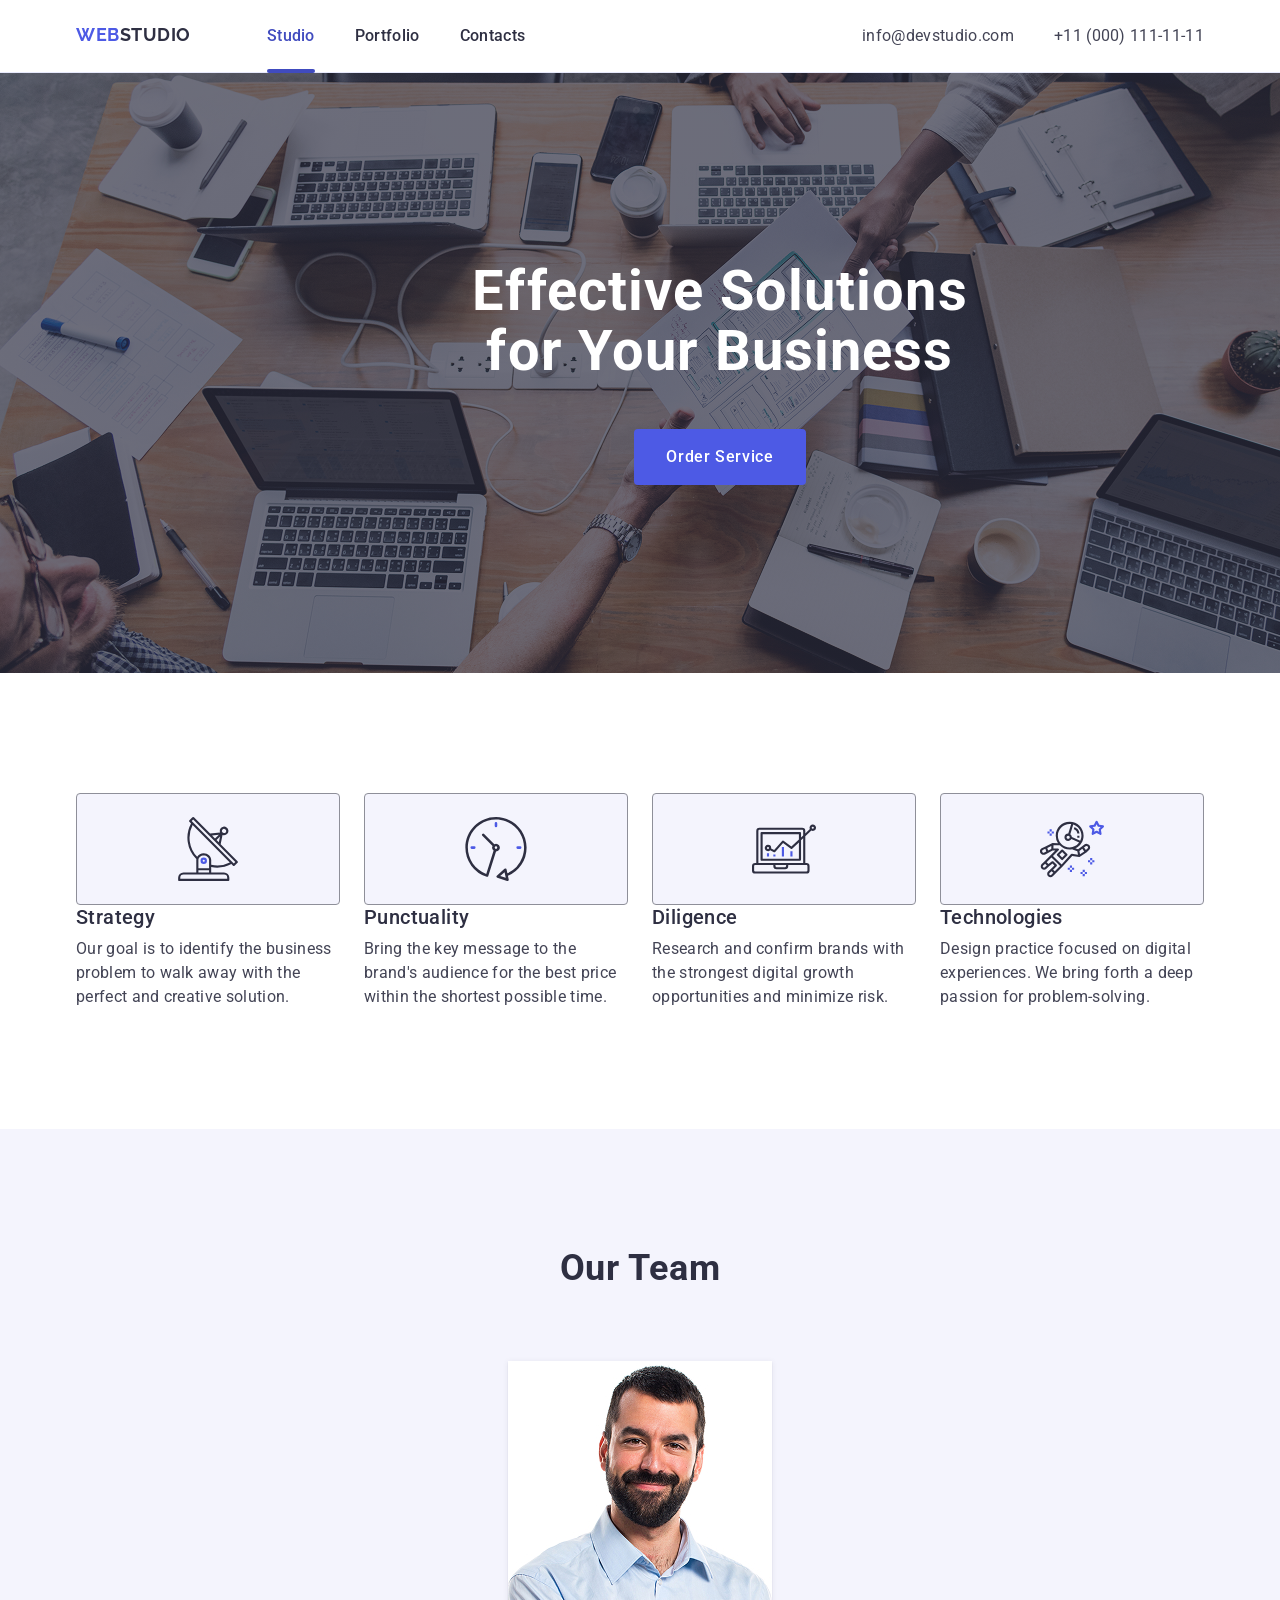
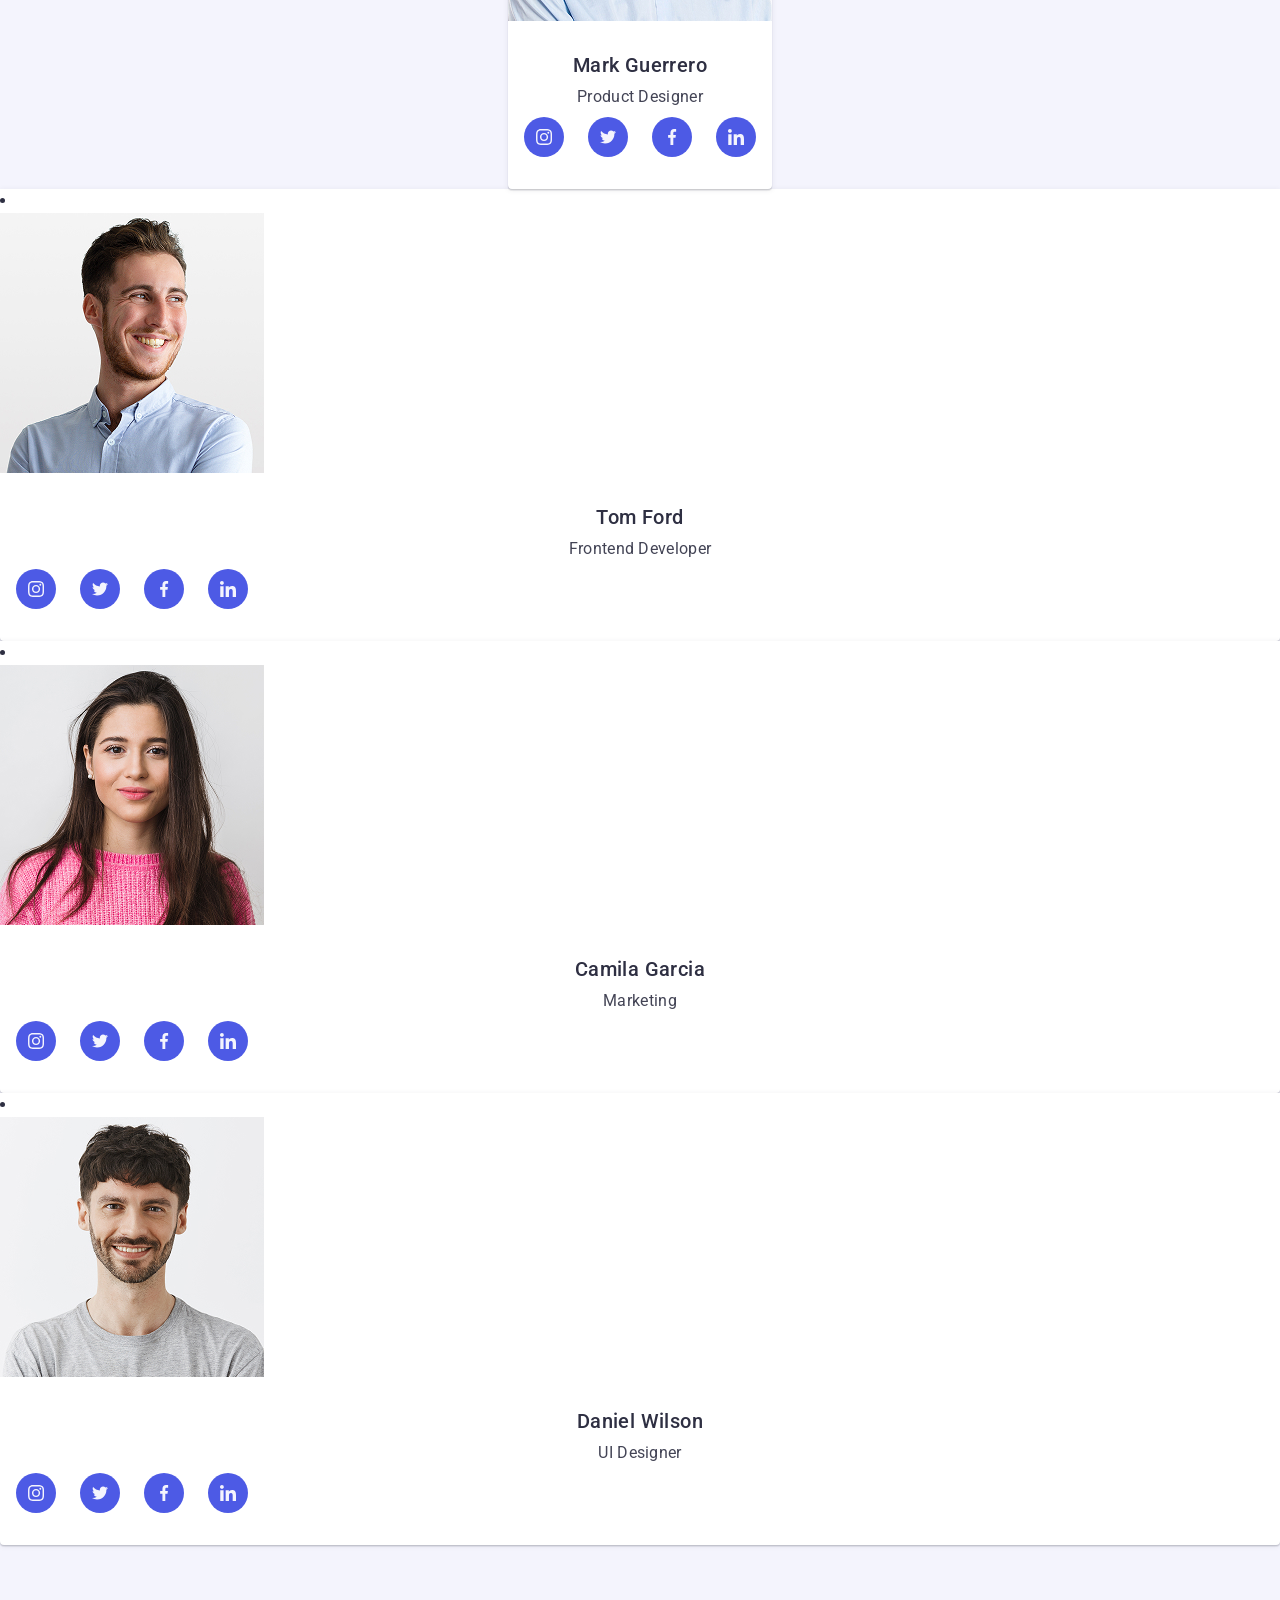
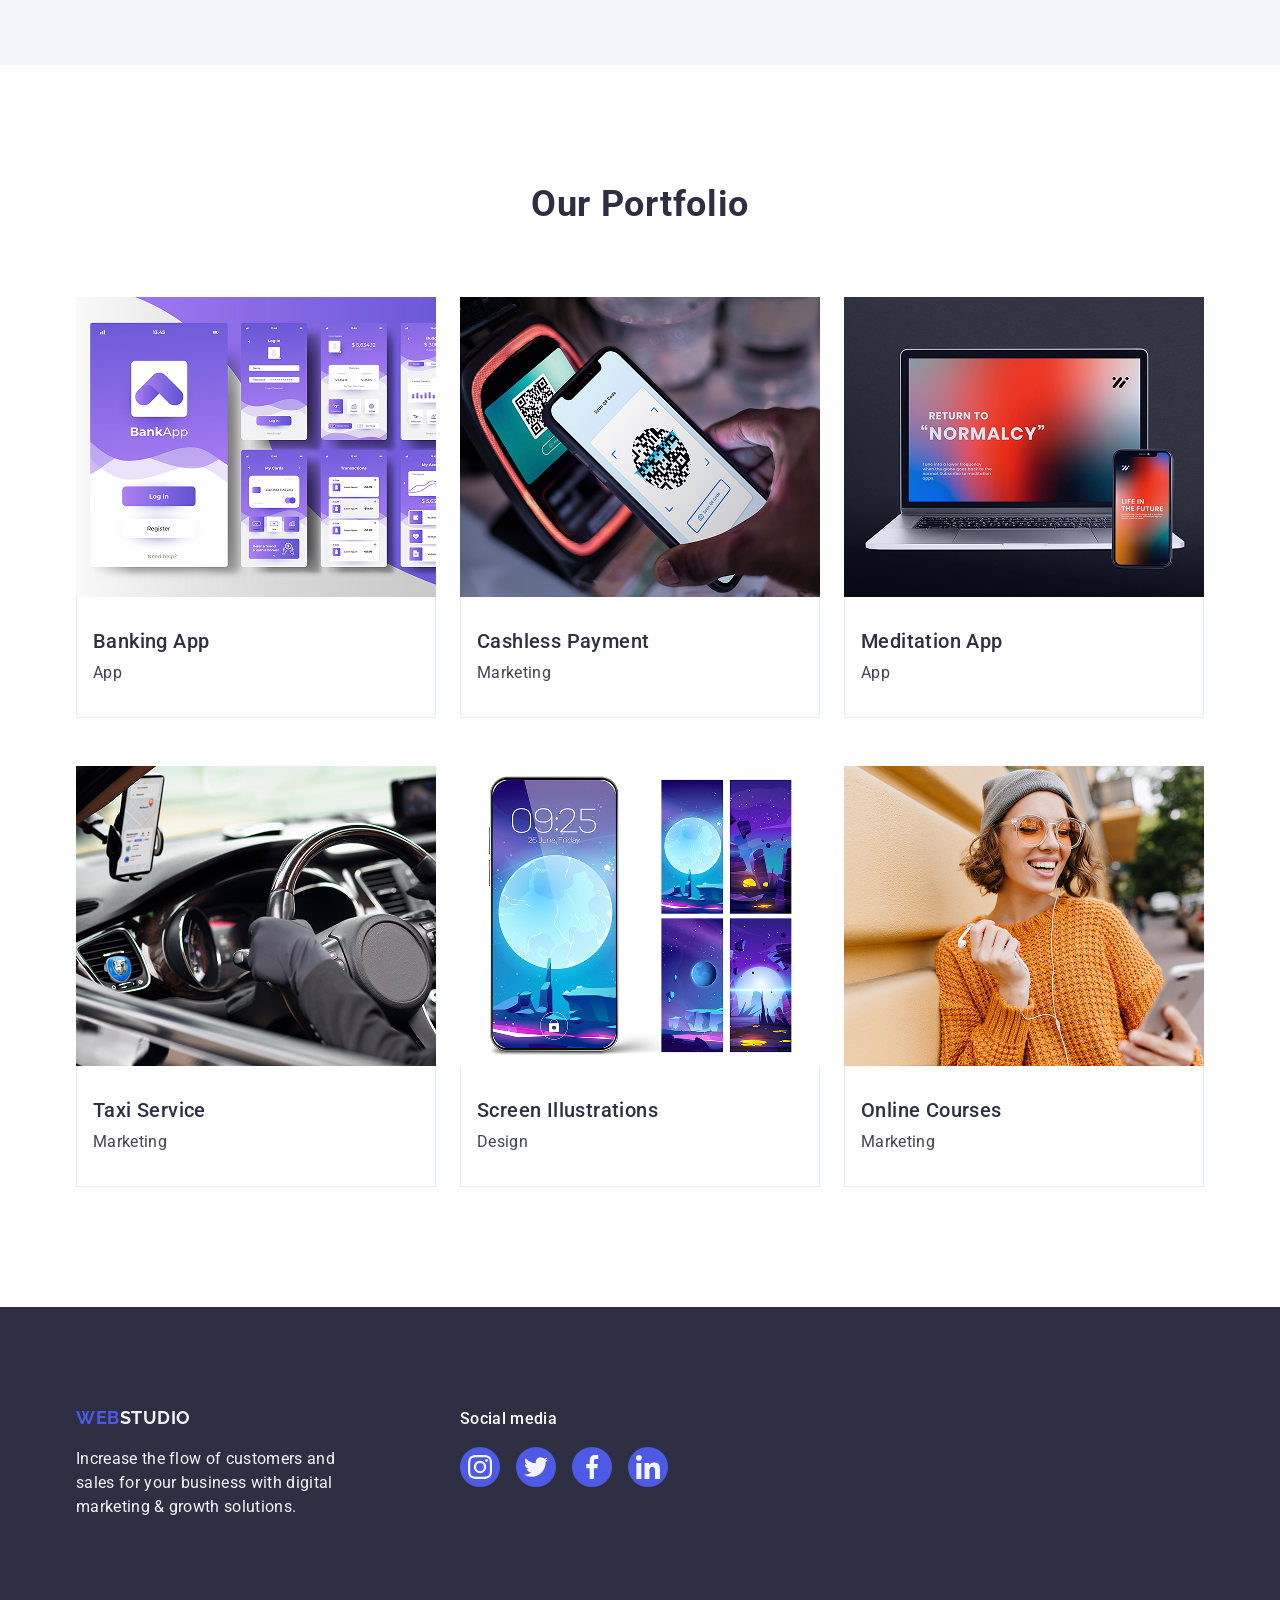
==== goit-markup-hw-04/index.html @ f1c5110f "add project normally" ====
<!doctype html>
<html lang="en">
  <head>
    <meta charset="UTF-8" />
    <meta name="viewport" content="width=device-width, initial-scale=1.0" />
    
    <link rel="./index.html" href="https://fonts.googleapis.com" />
    <link rel="./index.html" href="https://fonts.gstatic.com" crossorigin />
    <link
      href="https://fonts.googleapis.com/css2?family=Raleway:ital,wght@0,100..900;1,100..900&family=Roboto:ital,wght@0,100..900;1,100..900&display=swap"
      rel="stylesheet"/>
    <link
      rel="stylesheet"
      href="https://cdnjs.cloudflare.com/ajax/libs/modern-normalize/3.0.1/modern-normalize.min.css"
      integrity="sha512-q6WgHqiHlKyOqslT/lgBgodhd03Wp4BEqKeW6nNtlOY4quzyG3VoQKFrieaCeSnuVseNKRGpGeDU3qPmabCANg=="
      crossorigin="anonymous"
      referrerpolicy="no-referrer"/>

    <link rel="stylesheet" href="./css/styles.css" />
    <title>Web Studio</title>
  </head>

  <body>
    <header class="header">
      <div class="header-container container">
        <nav class="navigate">
          <a href="./index.html" class="logo header-container-link"><span class="logo-web">Web</span>Studio</a>

          <ul class="nav-ul">
            <li><a href="./index.html" class="nav-link header-container-link current">Studio</a></li>
            <li><a href="./index.html" class="nav-link header-container-link">Portfolio</a></li>
            <li><a href="./index.html" class="nav-link header-container-link">Contacts</a></li>
          </ul>
        </nav>
        <address class="contact">
          <ul class="contact-list">
            <li class="secondary-text">
              <a href="mailto:info@devstudio.com" class="contact-send header-container-link">info@devstudio.com</a>
            </li>
            <li class="secondary-text">
              <a href="tel:+110001111111" class="contact-send header-container-link">+11 (000) 111-11-11</a>
            </li>
          </ul>
        </address>
      </div>
    </header>
    <main>
      <section class="hero-image section" >        
        <div class="container">
        <div class="box-hero">
          <div class="hero-container">
            <h1 class="hero-image-h1">Effective Solutions for Your Business</h1>
            <button type="button" class="order-button">Order Service</button>
          </div>
          </div>
        </div>
      </section>
      <section class="our-features section">
        <div class="container">
          <h2 class="visually-hidden">Our Features</h2>
          <ul class="our-features-container-ul">
            <li class="our-features-container-ul-li">

              <div class="our-features-icon-div">
                <svg class="our-features-icon" width="64" height="64">
                  <use href="./images/icons.svg#antenna"></use>
                </svg>
              </div>
              <h3 class="our-features-h3">Strategy</h3>
              <p class="our-features-p">
                Our goal is to identify the business problem to walk away with
                the perfect and creative solution.
              </p>
            </li>
            <li class="our-features-container-ul-li">
              <div class="our-features-icon-div">
                <svg class="our-features-icon" width="64" height="64">
                  <use href="./images/icons.svg#clock"></use>
                </svg>
              </div>
              <h3 class="our-features-h3">Punctuality</h3>
              <p class="our-features-p">
                Bring the key message to the brand's audience for the best price
                within the shortest possible time.
              </p>
            </li>
            
            <li class="our-features-container-ul-li">
              <div class="our-features-icon-div">
                <svg class="our-features-icon" width="64" height="64">
                  <use href="./images/icons.svg#diagram"></use>
                </svg>
              </div>
              <h3 class="our-features-h3">Diligence</h3>
              <p class="our-features-p">
                Research and confirm brands with the strongest digital growth
                opportunities and minimize risk.
              </p>
            </li>
            
            <li class="our-features-container-ul-li">
              <div class="our-features-icon-div">
                <svg class="our-features-icon" width="64" height="64">
                  <use href="./images/icons.svg#astronaut"></use>
                </svg>
              </div>
              <h3 class="our-features-h3">Technologies</h3>
              <p class="our-features-p">
                Design practice focused on digital experiences. We bring forth a
                deep passion for problem-solving.
              </p>
            </li>
          </ul>
        </div>
      </section>
      <section class="our-team section">
        <div class="container">
          <h2 class="our-team-h2">Our Team</h2>
          <ul class="our-team-list">
            <li class="our-team-li">
              <img class="our-team-li-img"
                src="./images/img-3.jpg"
                alt="Mark Guerrero photo"
              />
              <div class="card-content">
                <h3 class="our-team-h3">Mark Guerrero</h3>
                <p class="our-team-p">Product Designer</p>
                <ul class="linked-icons-ul">
                  <li class="our-team-icons-li">
                    <a
                      href="https://www.instagram.com/"
                      class="linked-icon-bg"
                      target="_blank"
                    >
                      <svg class="linked-icon-svg" width="16" height="16">
                        <use href="./images/icons.svg#instagram"></use>
                      </svg>
                    </a>
                  </li>
                  <li class="our-team-icons-li">
                    <a
                      href="https://twitter.com/"
                      class="linked-icon-bg"
                      target="_blank"
                    >
                      <svg class="linked-icon-svg" width="16" height="16">
                        <use href="./images/icons.svg#twitter"></use>
                      </svg>
                    </a>
                  </li>
                  <li class="our-team-icons-li">
                    <a
                      href="https://www.facebook.com/"
                      class="linked-icon-bg"
                      target="_blank"
                    >
                      <svg class="linked-icon-svg" width="16" height="16">
                        <use href="./images/icons.svg#facebook"></use>
                      </svg>
                    </a>
                  </li>
                  <li class="our-team-icons-li">
                    <a
                      href="https://www.linkedin.com/"
                      class="linked-icon-bg"
                      target="_blank"
                    >
                      <svg class="linked-icon-svg" width="16" height="16">
                        <use href="./images/icons.svg#linkedin"></use>
                      </svg>
                    </a>
                  </li>
                </ul>
              </div>
            </li>
              </div>
            </li>
            <li class="our-team-li">
              <img class="our-team-li-img"
                src="./images/img-2.jpg"
                alt="Tom Ford photo"/>

              <div class="card-content">
                <h3 class="our-team-h3">Tom Ford</h3>
                <p class="our-team-p">Frontend Developer</p>
                <ul class="linked-icons-ul">
                  <li class="our-team-icons-li">
                    <a
                      href="https://www.instagram.com/"
                      class="linked-icon-bg"
                      target="_blank"
                    >
                      <svg class="linked-icon-svg" width="16" height="16">
                        <use href="./images/icons.svg#instagram"></use>
                      </svg>
                    </a>
                  </li>
                  <li class="our-team-icons-li">
                    <a
                      href="https://twitter.com/"
                      class="linked-icon-bg"
                      target="_blank"
                    >
                      <svg class="linked-icon-svg" width="16" height="16">
                        <use href="./images/icons.svg#twitter"></use>
                      </svg>
                    </a>
                  </li>
                  <li class="our-team-icons-li">
                    <a
                      href="https://www.facebook.com/"
                      class="linked-icon-bg"
                      target="_blank"
                    >
                      <svg class="linked-icon-svg" width="16" height="16">
                        <use href="./images/icons.svg#facebook"></use>
                      </svg>
                    </a>
                  </li>
                  <li class="our-team-icons-li">
                    <a
                      href="https://www.linkedin.com/"
                      class="linked-icon-bg"
                      target="_blank"
                    >
                      <svg class="linked-icon-svg" width="16" height="16">
                        <use href="./images/icons.svg#linkedin"></use>
                      </svg>
                    </a>
                  </li>
                </ul>
              </div>
            </li> 
            </li>
            
            </li>
            <li class="our-team-li">
              <img class="our-team-li-img"
                src="./images/img-1.jpg"
                alt="Camila Garcia photo"
                
              />
              <div class="card-content">
                <h3 class="our-team-h3">Camila Garcia</h3>
                <p class="our-team-p">Marketing</p>
                <ul class="linked-icons-ul">
                  <li class="our-team-icons-li">
                    <a
                      href="https://www.instagram.com/"
                      class="linked-icon-bg"
                      target="_blank"
                    >
                      <svg class="linked-icon-svg" width="16" height="16">
                        <use href="./images/icons.svg#instagram"></use>
                      </svg>
                    </a>
                  </li>
                  <li class="our-team-icons-li">
                    <a
                      href="https://twitter.com/"
                      class="linked-icon-bg"
                      target="_blank"
                    >
                      <svg class="linked-icon-svg" width="16" height="16">
                        <use href="./images/icons.svg#twitter"></use>
                      </svg>
                    </a>
                  </li>
                  <li class="our-team-icons-li">
                    <a
                      href="https://www.facebook.com/"
                      class="linked-icon-bg"
                      target="_blank"
                    >
                      <svg class="linked-icon-svg" width="16" height="16">
                        <use href="./images/icons.svg#facebook"></use>
                      </svg>
                    </a>
                  </li>
                  <li class="our-team-icons-li">
                    <a
                      href="https://www.linkedin.com/"
                      class="linked-icon-bg"
                      target="_blank"
                    >
                      <svg class="linked-icon-svg" width="16" height="16">
                        <use href="./images/icons.svg#linkedin"></use>
                      </svg>
                    </a>
                  </li>
                </ul>
              </div>
            </li>
          
              </div>
            </li>
            <li class="our-team-li">
              <img class="our-team-li-img"
                src="./images/img.jpg"
                alt="Daniel Wilson photo"
              />
              <div class="card-content">
                <h3 class="our-team-h3">Daniel Wilson</h3>
                <p class="our-team-p">UI Designer</p>
                <ul class="linked-icons-ul">
                  <li class="our-team-icons-li">
                    <a
                      href="https://www.instagram.com/"
                      class="linked-icon-bg"
                      target="_blank"
                    >
                      <svg class="linked-icon-svg" width="16" height="16">
                        <use href="./images/icons.svg#instagram"></use>
                      </svg>
                    </a>
                  </li>
                  <li class="our-team-icons-li">
                    <a
                      href="https://twitter.com/"
                      class="linked-icon-bg"
                      target="_blank"
                    >
                      <svg class="linked-icon-svg" width="16" height="16">
                        <use href="./images/icons.svg#twitter"></use>
                      </svg>
                    </a>
                  </li>
                  <li class="our-team-icons-li">
                    <a
                      href="https://www.facebook.com/"
                      class="linked-icon-bg"
                      target="_blank"
                    >
                      <svg class="linked-icon-svg" width="16" height="16">
                        <use href="./images/icons.svg#facebook"></use>
                      </svg>
                    </a>
                  </li>
                  <li class="our-team-icons-li">
                    <a
                      href="https://www.linkedin.com/"
                      class="linked-icon-bg"
                      target="_blank"
                    >
                      <svg class="linked-icon-svg" width="16" height="16">
                        <use href="./images/icons.svg#linkedin"></use>
                      </svg>
                    </a>
                  </li>
                </ul>

              </div>
            </li>
          </ul>
        </div>
      </section>
     <section class="our-portfolio section">
        <div class="container">
          <h2 class="our-portfolio-h2">Our Portfolio</h2>
          <ul class="our-portfolio-container-ul">
            <li class="our-portfolio-container-ul-li">
              <div class="our-portfolio-container-li-div">
                <div class="our-portfolio-container-img-div">
                  <img src="./images/pf-1.jpg" alt="Banking App" />
                  <p class="our-portfolio-img-div-p">
                    14 Stylish and User-Friendly App Design Concepts · Task
                    Manager App · Calorie Tracker App · Exotic Fruit Ecommerce
                    App · Cloud Storage App
                  </p>
                </div>
                <div class="our-portfolio-card">
                  <h3 class="our-portfolio-h3">Banking App</h3>
                  <p class="our-portfolio-p">App</p>
                </div>
              </div>
            </li>
            <li class="our-portfolio-container-ul-li">
              <div class="our-portfolio-container-li-div">
                <div class="our-portfolio-container-img-div">
                  <img src="./images/pf-2.jpg" alt="Cashless Payment" />
                  <p class="our-portfolio-img-div-p">
                    14 Stylish and User-Friendly App Design Concepts · Task
                    Manager App · Calorie Tracker App · Exotic Fruit Ecommerce
                    App · Cloud Storage App
                  </p>
                </div>

                <div class="our-portfolio-card">
                  <h3 class="our-portfolio-h3">Cashless Payment</h3>
                  <p class="our-portfolio-p">Marketing</p>
                </div>
              </div>
            </li>
            <li class="our-portfolio-container-ul-li">
              <div class="our-portfolio-container-li-div">
                <div class="our-portfolio-container-img-div">
                  <img src="./images/pf-3.jpg" alt="Meditation App" />
                  <p class="our-portfolio-img-div-p">
                    14 Stylish and User-Friendly App Design Concepts · Task
                    Manager App · Calorie Tracker App · Exotic Fruit Ecommerce
                    App · Cloud Storage App
                  </p>
                </div>

                <div class="our-portfolio-card">
                  <h3 class="our-portfolio-h3">Meditation App</h3>
                  <p class="our-portfolio-p">App</p>
                </div>
              </div>
            </li>
            <li class="our-portfolio-container-ul-li">
              <div class="our-portfolio-container-li-div">
                <div class="our-portfolio-container-img-div">
                  <img src="./images/pf-4.jpg" alt="Taxi Service" />
                  <p class="our-portfolio-img-div-p">
                    14 Stylish and User-Friendly App Design Concepts · Task
                    Manager App · Calorie Tracker App · Exotic Fruit Ecommerce
                    App · Cloud Storage App
                  </p>
                </div>

                <div class="our-portfolio-card">
                  <h3 class="our-portfolio-h3">Taxi Service</h3>
                  <p class="our-portfolio-p">Marketing</p>
                </div>
              </div>
            </li>
            <li class="our-portfolio-container-ul-li">
              <div class="our-portfolio-container-li-div">
                <div class="our-portfolio-container-img-div">
                  <img
                    src="./images/pf-5.jpg"
                    alt="Screen Illustrations"
                  />
                  <p class="our-portfolio-img-div-p">
                    14 Stylish and User-Friendly App Design Concepts · Task
                    Manager App · Calorie Tracker App · Exotic Fruit Ecommerce
                    App · Cloud Storage App
                  </p>
                </div>

                <div class="our-portfolio-card">
                  <h3 class="our-portfolio-h3">Screen Illustrations</h3>
                  <p class="our-portfolio-p">Design</p>
                </div>
              </div>
            </li>
            <li class="our-portfolio-container-ul-li">
              <div class="our-portfolio-container-li-div">
                <div class="our-portfolio-container-img-div">
                  <img src="./images/pf-6.jpg" alt="Online Courses" />
                  <p class="our-portfolio-img-div-p">
                    14 Stylish and User-Friendly App Design Concepts · Task
                    Manager App · Calorie Tracker App · Exotic Fruit Ecommerce
                    App · Cloud Storage App
                  </p>
                </div>

                <div class="our-portfolio-card">
                  <h3 class="our-portfolio-h3">Online Courses</h3>
                  <p class="our-portfolio-p">Marketing</p>
                </div>
              </div>
            </li>
          </ul>
        </div>
      </section>
    </main>
     <footer class="footer">
      <div class="container container-footer">
        <div class="container-footer-text">
          <a class="footer-logo" href="./index.html"
            ><span class="logo-web">Web</span>Studio</a
          >
          <p class="footer-p">
            Increase the flow of customers and sales for your business with
            digital marketing & growth solutions.
          </p>
        </div>
        <div class="container-footer-social-div">
          <p class="footer-social-p">Social media</p>
          <ul class="linked-icons-ul footer-linked-icons-ul">
            <li class="linked-icons-li">
              <a
                href="https://www.instagram.com/"
                class="linked-icon-bg footer-icon-bg"
                target="_blank"
              >
                <svg class="linked-icon-svg" width="24" height="24">
                  <use href="./images/icons.svg#instagram"></use>
                </svg>
              </a>
            </li>
            <li class="linked-icons-li">
              <a
                href="https://twitter.com/"
                class="linked-icon-bg footer-icon-bg"
                target="_blank"
              >
                <svg class="linked-icon-svg" width="24" height="24">
                  <use href="./images/icons.svg#twitter"></use>
                </svg>
              </a>
            </li>
            <li class="linked-icons-li">
              <a
                href="https://www.facebook.com/"
                class="linked-icon-bg footer-icon-bg"
                target="_blank"
              >
                <svg class="linked-icon-svg" width="24" height="24">
                  <use href="./images/icons.svg#facebook"></use>
                </svg>
              </a>
            </li>
            <li class="linked-icons-li">
              <a
                href="https://www.linkedin.com/"
                class="linked-icon-bg footer-icon-bg"
                target="_blank"
              >
                <svg class="linked-icon-svg" width="24" height="24">
                  <use href="./images/icons.svg#linkedin"></use>
                </svg>
              </a>
            </li>
          </ul>
        </div>
      </div>
    </footer>
  </body>
</html>
---- goit-markup-hw-04/css/styles.css ----
body {
    font-family: "Roboto", sans-serif;
    font-size: 16px;
    line-height: 1.5;
    letter-spacing: 0.02em;
    font-weight: 400;
    background-color: #fff;
    color: #2E2F42;
}

.logo {
    font-family: "Raleway", sans-serif;
    text-transform: uppercase;
    font-weight: 700;
    font-size: 18px;
    line-height: 1.1666;
    letter-spacing: 0.03em;
    color: #2E2F42;
}
/*.       */

a {
    text-decoration: none;
}

ul, ol {
    margin-top: 0;
    margin-bottom: 0;
    padding-left: 0;
    list-style-type: none;
}

h1, h2, h3, h4, h5, h6, p {
    margin-top: 0;
    margin-bottom: 0;
}

img {
    display: block;
    max-width: 100%;
}

.container {
    max-width: 1158px;
    padding-inline: 15px;
    margin-left: 0;
    margin-right: 0;
    margin: 0 auto;
}

.section {
    padding: 120px 0;
}

.header {
    border-bottom: 1px solid #e7e9fc;
    box-shadow: 0 1px 6px 0 rgba(46, 47, 66, 0.08), 0 1px 1px 0 rgba(46, 47, 66, 0.16), 0 2px 1px 0 rgba(46, 47, 66, 0.08);
}

.header-container {
    display: flex;
    justify-content: space-between;
    align-items: center;
    
}

.header-container-link {
    display: inline-block;
    padding-block: 24px;
}

.our-features-icon-div {
    border: 1px solid #8e8f99;
    border-radius: 4px;
    height: 112px;
    background: #F4F4FD;
    display: flex;
    justify-content: center;
    align-items: center;
}


  .our-team-icons-div {
    display: flex;
    gap: 24px;
    margin-top: 16px;

  }

.linked-icons-ul {
    display: flex;
    gap: 24px;
    margin-top: 8px;
}

.linked-icon-bg {
    width: 40px;
    height: 40px;
    background-color: #4d5ae5;
    border-radius: 50%;
    display: flex;
    justify-content: center;
    align-items: center;
    transition: background-color 250ms cubic-bezier(0.4, 0, 0.2, 1);
}

.linked-icon-svg {
    fill: #f4f4fd;
}

.linked-icon-bg:hover, .linked-icon-bg:focus {
    background-color: #404bbf;
}

.footer-icon-bg:hover, .footer-icon-bg:focus {
    background-color: #31d0aa;
}  


.logo-web {
    color: #4D5AE5;
}

.navigate {
    display: flex;
    gap: 76px;
}

.nav-link {
    position: relative;
    font-weight: 500;
    font-size: 16px;
    line-height: 1.5;
    letter-spacing: 0.02em;
    color: #2E2F42;
    transition: color 250ms cubic-bezier(0.4, 0, 0.2, 1);
}
/*
.nav-link.current::after {
    position: relative; 

}*/

.nav-link::after{
    content: '';
    position: absolute;
    left: 0;
    bottom: -1px;
    width: 100%;
    height: 4px;
    border-radius: 2px;
    background-color: #404bbf;
    opacity: 0;
    transition: opacity 250ms cubic-bezier(0.4, 0, 0.2, 1);
}

.nav-link:hover::after,
.nav-link:focus::after,
.nav-link.current::after
{
    opacity: 1;
}

.nav-ul {
    display: flex;
    gap: 40px;
}

.nav-link:hover, 
.nav-link:focus,
.nav-link.current {
    color: #404bbf;
}

.nav-link:active {
    color: #4D5AE5;
}

.contact {
    font-style: normal;
    
}

.contact-list {
    display: flex;
    gap: 40px;
    
}

.contact-send {
    color: #434455;
    font-size: 16px;
    line-height: 1.5;
    letter-spacing: 0.02em;
}

 
.contact-send:focus, 
.contact-send:hover
{
    color: #404BBF;
    transition: color 250ms cubic-bezier(0.4, 0, 0.2, 1);
}

.hero-image {
 /*   background-color: #2E2F42; */
    padding-block: 188px;
    background-image: linear-gradient(to bottom, rgba(46, 47, 66, 0.7), rgba(46, 47, 66, 0.7)), url(/goit-markup-hw-04/images/hero-img.jpg);
    background-size: cover;
    position: relative;
    width: 1440px;
    height: 600px;
    margin: auto;
   
   
    
} 


/*
.box-hero::before{
    content: '';
    position: relative;
    inset: 0;
    background: #D9D9D9;
    z-index: 1;
    background-size: cover;
    width: 1440px;
    height: 600px;
    

    
      
} */

.hero-container {
    margin: 0 auto;
    max-width: 496px;
    text-align: center;
}

.hero-image-h1 {
    color: white;
    text-align: center;
    font-size: 56px;
    line-height: 1.0714;
    letter-spacing: 0.02em;
}

.order-button {
    background-color: #4D5AE5;
    cursor: pointer;
    line-height: 1.5;
    font-size: 16px;
    color: white;
    letter-spacing: 0.04em;
    font-weight: 500;
    margin-top: 48px;
    padding: 16px 32px;
    border-radius: 4px;
    border: none;
}

.order-button:hover, .order-button:focus {
    background-color: #404BBF;
}

.visually-hidden {
    position: absolute;
    width: 1px;
    height: 1px;
    margin: -1px;
    border: 0;
    padding: 0;
    white-space: nowrap;
    clip-path: inset(100%);
    clip: rect(0 0 0 0);
    overflow: hidden;
}

.our-features-container-ul {
    display: flex;
    gap: 24px;
    justify-content: center;
}

.our-features-container-ul-li {
    flex-basis: calc((100% - 3 * 24px) / 4);
    
}

.our-features-h3 {
    font-weight: 500;
    font-size: 20px;
    line-height: 1.2;
    letter-spacing: 0.02em;
}

.our-features-p {
    font-size: 16px;
    line-height: 1.5;
    color: #434455;
    letter-spacing: 0.02em;
  margin-top: 8px;
}

.our-team {
    background-color: #F4F4FD;
}

.our-team-list {
    display: flex;
    justify-content: center;
    gap: 24px;
    margin-top: 72px;
}

.our-team-h2 {
    font-size: 36px;
    line-height: 1.11;
    text-align: center;
    letter-spacing: 0.02em;
}

.our-team-li {
    background-color: white;
    border-radius: 0 0 4px 4px;
    padding-inline: 0px;
    flex-basis: calc((100% - 3 * 24px) / 4);
    box-shadow: 0 2px 1px 0 rgba(46, 47, 66, 0.08), 0 1px 1px 0 rgba(46, 47, 66, 0.16), 0 1px 6px 0 rgba(46, 47, 66, 0.08);
}

.card-content {
    padding: 32px 16px;
}

.our-team-h3 {
    text-align: center;
    font-weight: 500;
    font-size: 20px;
    line-height: 1.2;
    letter-spacing: 0.02em;
}

.our-team-p {
    font-size: 16px;
    line-height: 1.5;
    text-align: center;
    color: #434455;
    letter-spacing: 0.02em;
    margin-top: 8px;
}

.our-portfolio-container-ul {
    margin-top: 72px;
    display: flex;
    gap: 48px 24px;
    flex-wrap: wrap;
    justify-content: center;
}

.our-portfolio-container-ul-li {
    flex-basis: calc((100% - 48px) / 3);
}

.our-team-li-img {
    width: 264;
    height: 260;
} 

.our-portfolio-h2 {
    font-size: 36px;
    line-height: 1.11;
    text-align: center;
    letter-spacing: 0.02em;
}

.our-portfolio-h3 {
    font-weight: 500;
    font-size: 20px;
    line-height: 1.2;
    letter-spacing: 0.02em;
}

.our-portfolio-p {
    color: #434455;
    font-size: 16px;
    line-height: 1.5;
    letter-spacing: 0.02em;
    margin-top: 8px;
}

.our-portfolio-card {
    padding: 32px 16px;
    border-bottom: 1px solid #E7E9FC;
    border-left: 1px solid #E7E9FC;
    border-right: 1px solid #E7E9FC;
}


.our-portfolio-container-img-div {
    position: relative;
    overflow: hidden;
}

.our-portfolio-img-div-p {
    font-family: "Roboto", sans-serif;
    font-weight: 400;
    font-size: 16px;
    line-height: 150%;
    letter-spacing: 0.02em;
    color: #f4f4fd;
    position: absolute;
    top: 0;
    left: 0;
    width: 100%;
    height: 100%;
    background-color: #4d5ae5;
    transform: translateY(100%);
    padding: 40px 32px;
    transition: transform 250ms cubic-bezier(0.4, 0, 0.2, 1);
}

.our-portfolio-container-li-div:hover .our-portfolio-img-div-p, .our-portfolio-container-li-div:focus .our-portfolio-img-div-p {
    transform: translateY(0);
}


.container-footer {
    display: flex;
    align-items: baseline;
    gap: 120px;
}

.container-footer-text {
    display: inline-block;
    max-width: 264px;
}

.container-footer-social-div {
    display: inline-block;
    max-width: 208px;
}

.footer-social-p {
    font-family: "Roboto", sans-serif;
    font-weight: 500;
    font-size: 16px;
    line-height: 150%;
    letter-spacing: 0.02em;
    color: #fff;
}

.footer-icons-div {
    display: flex;
    gap: 16px;
    margin-top: 16px;
}

.footer-linked-icons-ul {
    margin-top: 16px;
    gap: 16px;
}

.footer-icon-bg:hover, .footer-icon-bg:focus {
    background-color: #31d0aa;
}

.footer-logo {
    font-family: "Raleway", sans-serif;
    text-transform: uppercase;
    font-weight: 700;
    font-size: 18px;
    line-height: 1.1666;
    letter-spacing: 0.03em;
    color: #F4F4FD;
}

.footer-p {
    font-size: 16px;
    line-height: 1.5;
    letter-spacing: 0.02em;
    margin-top: 16px;
}

.footer {
    background-color: #2E2F42;
    color: #F4F4FD;
    padding-block: 100px;
}
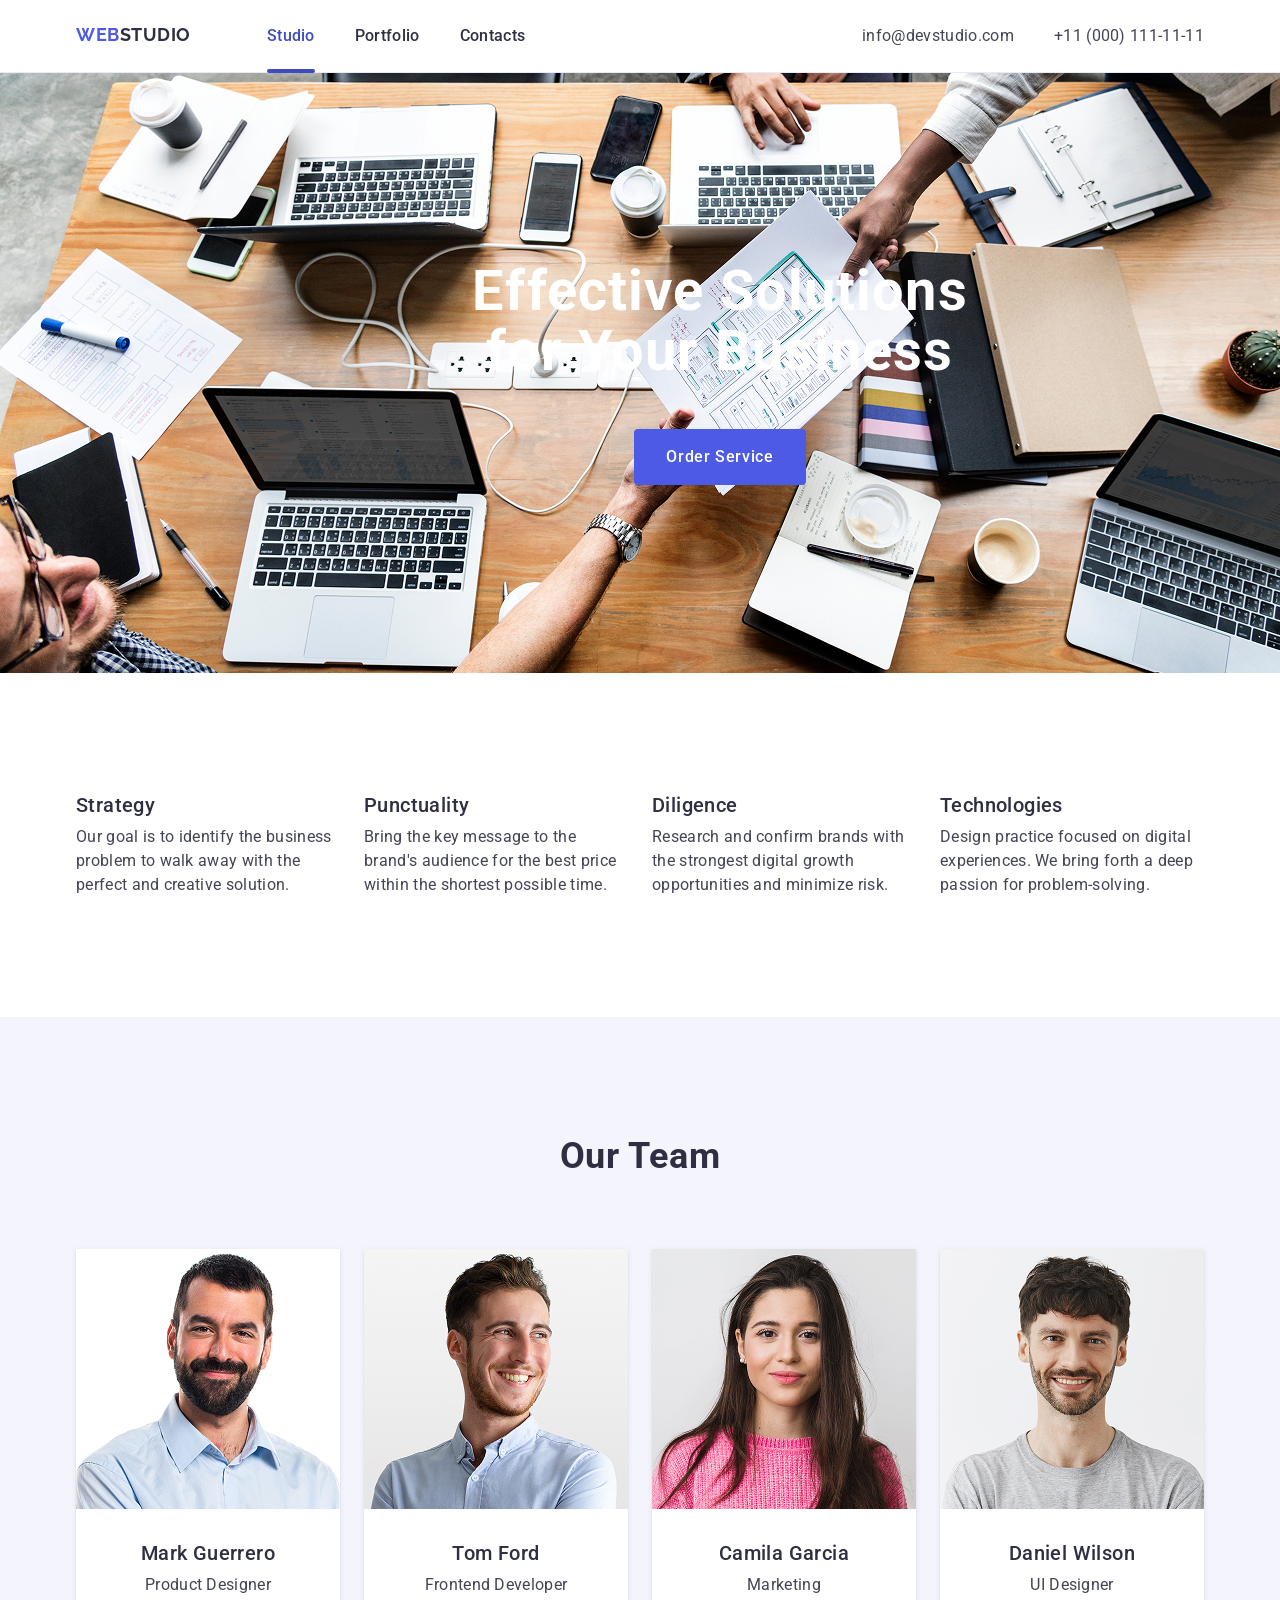
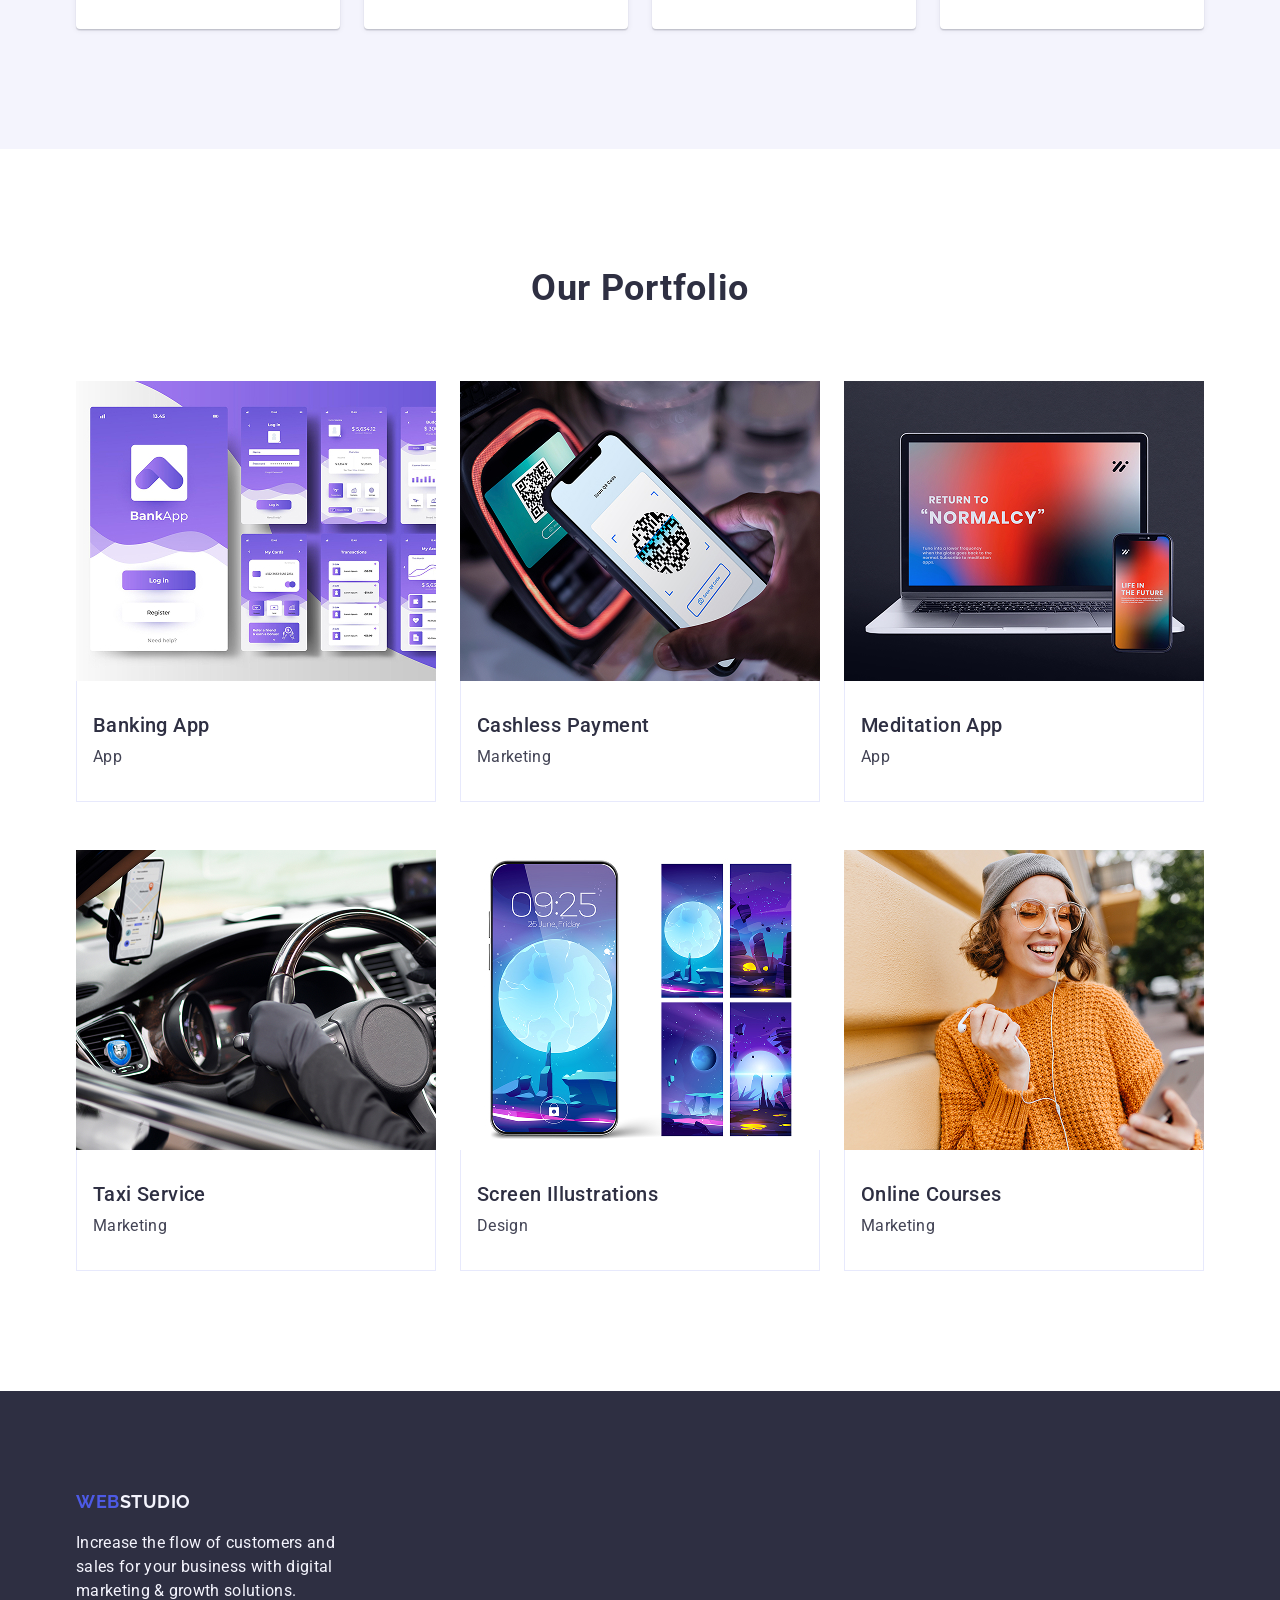
==== commit 43013827: "release file" ====
--- a/goit-markup-hw-04/index.html
+++ b/goit-markup-hw-04/index.html
@@ -24,7 +24,7 @@
     <header class="header">
       <div class="header-container container">
         <nav class="navigate">
-          <a href="./index.html" class="logo header-container-link"><span class="logo-web">Web</span>Studio</a>
+          <a href="./index.html" class="logo header-container-link"><span class="log-web">Web</span>Studio</a>
 
           <ul class="nav-ul">
             <li><a href="./index.html" class="nav-link header-container-link current">Studio</a></li>
@@ -60,12 +60,6 @@
           <h2 class="visually-hidden">Our Features</h2>
           <ul class="our-features-container-ul">
             <li class="our-features-container-ul-li">
-
-              <div class="our-features-icon-div">
-                <svg class="our-features-icon" width="64" height="64">
-                  <use href="./images/icons.svg#antenna"></use>
-                </svg>
-              </div>
               <h3 class="our-features-h3">Strategy</h3>
               <p class="our-features-p">
                 Our goal is to identify the business problem to walk away with
@@ -73,37 +67,20 @@
               </p>
             </li>
             <li class="our-features-container-ul-li">
-              <div class="our-features-icon-div">
-                <svg class="our-features-icon" width="64" height="64">
-                  <use href="./images/icons.svg#clock"></use>
-                </svg>
-              </div>
               <h3 class="our-features-h3">Punctuality</h3>
               <p class="our-features-p">
                 Bring the key message to the brand's audience for the best price
                 within the shortest possible time.
               </p>
             </li>
-            
-            <li class="our-features-container-ul-li">
-              <div class="our-features-icon-div">
-                <svg class="our-features-icon" width="64" height="64">
-                  <use href="./images/icons.svg#diagram"></use>
-                </svg>
-              </div>
+            <li class="our-features-container-ul-li">
               <h3 class="our-features-h3">Diligence</h3>
               <p class="our-features-p">
                 Research and confirm brands with the strongest digital growth
                 opportunities and minimize risk.
               </p>
             </li>
-            
-            <li class="our-features-container-ul-li">
-              <div class="our-features-icon-div">
-                <svg class="our-features-icon" width="64" height="64">
-                  <use href="./images/icons.svg#astronaut"></use>
-                </svg>
-              </div>
+            <li class="our-features-container-ul-li">
               <h3 class="our-features-h3">Technologies</h3>
               <p class="our-features-p">
                 Design practice focused on digital experiences. We bring forth a
@@ -125,114 +102,18 @@
               <div class="card-content">
                 <h3 class="our-team-h3">Mark Guerrero</h3>
                 <p class="our-team-p">Product Designer</p>
-                <ul class="linked-icons-ul">
-                  <li class="our-team-icons-li">
-                    <a
-                      href="https://www.instagram.com/"
-                      class="linked-icon-bg"
-                      target="_blank"
-                    >
-                      <svg class="linked-icon-svg" width="16" height="16">
-                        <use href="./images/icons.svg#instagram"></use>
-                      </svg>
-                    </a>
-                  </li>
-                  <li class="our-team-icons-li">
-                    <a
-                      href="https://twitter.com/"
-                      class="linked-icon-bg"
-                      target="_blank"
-                    >
-                      <svg class="linked-icon-svg" width="16" height="16">
-                        <use href="./images/icons.svg#twitter"></use>
-                      </svg>
-                    </a>
-                  </li>
-                  <li class="our-team-icons-li">
-                    <a
-                      href="https://www.facebook.com/"
-                      class="linked-icon-bg"
-                      target="_blank"
-                    >
-                      <svg class="linked-icon-svg" width="16" height="16">
-                        <use href="./images/icons.svg#facebook"></use>
-                      </svg>
-                    </a>
-                  </li>
-                  <li class="our-team-icons-li">
-                    <a
-                      href="https://www.linkedin.com/"
-                      class="linked-icon-bg"
-                      target="_blank"
-                    >
-                      <svg class="linked-icon-svg" width="16" height="16">
-                        <use href="./images/icons.svg#linkedin"></use>
-                      </svg>
-                    </a>
-                  </li>
-                </ul>
-              </div>
-            </li>
               </div>
             </li>
             <li class="our-team-li">
               <img class="our-team-li-img"
                 src="./images/img-2.jpg"
-                alt="Tom Ford photo"/>
-
+                alt="Tom Ford photo"
+                
+              />
               <div class="card-content">
                 <h3 class="our-team-h3">Tom Ford</h3>
                 <p class="our-team-p">Frontend Developer</p>
-                <ul class="linked-icons-ul">
-                  <li class="our-team-icons-li">
-                    <a
-                      href="https://www.instagram.com/"
-                      class="linked-icon-bg"
-                      target="_blank"
-                    >
-                      <svg class="linked-icon-svg" width="16" height="16">
-                        <use href="./images/icons.svg#instagram"></use>
-                      </svg>
-                    </a>
-                  </li>
-                  <li class="our-team-icons-li">
-                    <a
-                      href="https://twitter.com/"
-                      class="linked-icon-bg"
-                      target="_blank"
-                    >
-                      <svg class="linked-icon-svg" width="16" height="16">
-                        <use href="./images/icons.svg#twitter"></use>
-                      </svg>
-                    </a>
-                  </li>
-                  <li class="our-team-icons-li">
-                    <a
-                      href="https://www.facebook.com/"
-                      class="linked-icon-bg"
-                      target="_blank"
-                    >
-                      <svg class="linked-icon-svg" width="16" height="16">
-                        <use href="./images/icons.svg#facebook"></use>
-                      </svg>
-                    </a>
-                  </li>
-                  <li class="our-team-icons-li">
-                    <a
-                      href="https://www.linkedin.com/"
-                      class="linked-icon-bg"
-                      target="_blank"
-                    >
-                      <svg class="linked-icon-svg" width="16" height="16">
-                        <use href="./images/icons.svg#linkedin"></use>
-                      </svg>
-                    </a>
-                  </li>
-                </ul>
-              </div>
-            </li> 
-            </li>
-            
+              </div>
             </li>
             <li class="our-team-li">
               <img class="our-team-li-img"
@@ -243,55 +124,6 @@
               <div class="card-content">
                 <h3 class="our-team-h3">Camila Garcia</h3>
                 <p class="our-team-p">Marketing</p>
-                <ul class="linked-icons-ul">
-                  <li class="our-team-icons-li">
-                    <a
-                      href="https://www.instagram.com/"
-                      class="linked-icon-bg"
-                      target="_blank"
-                    >
-                      <svg class="linked-icon-svg" width="16" height="16">
-                        <use href="./images/icons.svg#instagram"></use>
-                      </svg>
-                    </a>
-                  </li>
-                  <li class="our-team-icons-li">
-                    <a
-                      href="https://twitter.com/"
-                      class="linked-icon-bg"
-                      target="_blank"
-                    >
-                      <svg class="linked-icon-svg" width="16" height="16">
-                        <use href="./images/icons.svg#twitter"></use>
-                      </svg>
-                    </a>
-                  </li>
-                  <li class="our-team-icons-li">
-                    <a
-                      href="https://www.facebook.com/"
-                      class="linked-icon-bg"
-                      target="_blank"
-                    >
-                      <svg class="linked-icon-svg" width="16" height="16">
-                        <use href="./images/icons.svg#facebook"></use>
-                      </svg>
-                    </a>
-                  </li>
-                  <li class="our-team-icons-li">
-                    <a
-                      href="https://www.linkedin.com/"
-                      class="linked-icon-bg"
-                      target="_blank"
-                    >
-                      <svg class="linked-icon-svg" width="16" height="16">
-                        <use href="./images/icons.svg#linkedin"></use>
-                      </svg>
-                    </a>
-                  </li>
-                </ul>
-              </div>
-            </li>
-          
               </div>
             </li>
             <li class="our-team-li">
@@ -302,230 +134,88 @@
               <div class="card-content">
                 <h3 class="our-team-h3">Daniel Wilson</h3>
                 <p class="our-team-p">UI Designer</p>
-                <ul class="linked-icons-ul">
-                  <li class="our-team-icons-li">
-                    <a
-                      href="https://www.instagram.com/"
-                      class="linked-icon-bg"
-                      target="_blank"
-                    >
-                      <svg class="linked-icon-svg" width="16" height="16">
-                        <use href="./images/icons.svg#instagram"></use>
-                      </svg>
-                    </a>
-                  </li>
-                  <li class="our-team-icons-li">
-                    <a
-                      href="https://twitter.com/"
-                      class="linked-icon-bg"
-                      target="_blank"
-                    >
-                      <svg class="linked-icon-svg" width="16" height="16">
-                        <use href="./images/icons.svg#twitter"></use>
-                      </svg>
-                    </a>
-                  </li>
-                  <li class="our-team-icons-li">
-                    <a
-                      href="https://www.facebook.com/"
-                      class="linked-icon-bg"
-                      target="_blank"
-                    >
-                      <svg class="linked-icon-svg" width="16" height="16">
-                        <use href="./images/icons.svg#facebook"></use>
-                      </svg>
-                    </a>
-                  </li>
-                  <li class="our-team-icons-li">
-                    <a
-                      href="https://www.linkedin.com/"
-                      class="linked-icon-bg"
-                      target="_blank"
-                    >
-                      <svg class="linked-icon-svg" width="16" height="16">
-                        <use href="./images/icons.svg#linkedin"></use>
-                      </svg>
-                    </a>
-                  </li>
-                </ul>
-
-              </div>
-            </li>
-          </ul>
-        </div>
-      </section>
-     <section class="our-portfolio section">
+              </div>
+            </li>
+          </ul>
+        </div>
+      </section>
+      <section class="our-portfolio section">
         <div class="container">
           <h2 class="our-portfolio-h2">Our Portfolio</h2>
           <ul class="our-portfolio-container-ul">
             <li class="our-portfolio-container-ul-li">
-              <div class="our-portfolio-container-li-div">
-                <div class="our-portfolio-container-img-div">
-                  <img src="./images/pf-1.jpg" alt="Banking App" />
-                  <p class="our-portfolio-img-div-p">
-                    14 Stylish and User-Friendly App Design Concepts · Task
-                    Manager App · Calorie Tracker App · Exotic Fruit Ecommerce
-                    App · Cloud Storage App
-                  </p>
-                </div>
-                <div class="our-portfolio-card">
-                  <h3 class="our-portfolio-h3">Banking App</h3>
-                  <p class="our-portfolio-p">App</p>
-                </div>
-              </div>
-            </li>
-            <li class="our-portfolio-container-ul-li">
-              <div class="our-portfolio-container-li-div">
-                <div class="our-portfolio-container-img-div">
-                  <img src="./images/pf-2.jpg" alt="Cashless Payment" />
-                  <p class="our-portfolio-img-div-p">
-                    14 Stylish and User-Friendly App Design Concepts · Task
-                    Manager App · Calorie Tracker App · Exotic Fruit Ecommerce
-                    App · Cloud Storage App
-                  </p>
-                </div>
-
-                <div class="our-portfolio-card">
-                  <h3 class="our-portfolio-h3">Cashless Payment</h3>
-                  <p class="our-portfolio-p">Marketing</p>
-                </div>
-              </div>
-            </li>
-            <li class="our-portfolio-container-ul-li">
-              <div class="our-portfolio-container-li-div">
-                <div class="our-portfolio-container-img-div">
-                  <img src="./images/pf-3.jpg" alt="Meditation App" />
-                  <p class="our-portfolio-img-div-p">
-                    14 Stylish and User-Friendly App Design Concepts · Task
-                    Manager App · Calorie Tracker App · Exotic Fruit Ecommerce
-                    App · Cloud Storage App
-                  </p>
-                </div>
-
-                <div class="our-portfolio-card">
-                  <h3 class="our-portfolio-h3">Meditation App</h3>
-                  <p class="our-portfolio-p">App</p>
-                </div>
-              </div>
-            </li>
-            <li class="our-portfolio-container-ul-li">
-              <div class="our-portfolio-container-li-div">
-                <div class="our-portfolio-container-img-div">
-                  <img src="./images/pf-4.jpg" alt="Taxi Service" />
-                  <p class="our-portfolio-img-div-p">
-                    14 Stylish and User-Friendly App Design Concepts · Task
-                    Manager App · Calorie Tracker App · Exotic Fruit Ecommerce
-                    App · Cloud Storage App
-                  </p>
-                </div>
-
-                <div class="our-portfolio-card">
-                  <h3 class="our-portfolio-h3">Taxi Service</h3>
-                  <p class="our-portfolio-p">Marketing</p>
-                </div>
-              </div>
-            </li>
-            <li class="our-portfolio-container-ul-li">
-              <div class="our-portfolio-container-li-div">
-                <div class="our-portfolio-container-img-div">
-                  <img
-                    src="./images/pf-5.jpg"
-                    alt="Screen Illustrations"
-                  />
-                  <p class="our-portfolio-img-div-p">
-                    14 Stylish and User-Friendly App Design Concepts · Task
-                    Manager App · Calorie Tracker App · Exotic Fruit Ecommerce
-                    App · Cloud Storage App
-                  </p>
-                </div>
-
-                <div class="our-portfolio-card">
-                  <h3 class="our-portfolio-h3">Screen Illustrations</h3>
-                  <p class="our-portfolio-p">Design</p>
-                </div>
-              </div>
-            </li>
-            <li class="our-portfolio-container-ul-li">
-              <div class="our-portfolio-container-li-div">
-                <div class="our-portfolio-container-img-div">
-                  <img src="./images/pf-6.jpg" alt="Online Courses" />
-                  <p class="our-portfolio-img-div-p">
-                    14 Stylish and User-Friendly App Design Concepts · Task
-                    Manager App · Calorie Tracker App · Exotic Fruit Ecommerce
-                    App · Cloud Storage App
-                  </p>
-                </div>
-
-                <div class="our-portfolio-card">
-                  <h3 class="our-portfolio-h3">Online Courses</h3>
-                  <p class="our-portfolio-p">Marketing</p>
-                </div>
+              <img
+                src="./images/pf-1.jpg"
+                alt="Banking App"
+              />
+              <div class="our-portfolio-card">
+                <h3 class="our-portfolio-h3">Banking App</h3>
+                <p class="our-portfolio-p">App</p>
+              </div>
+            </li>
+            <li class="our-portfolio-container-ul-li">
+              <img
+                src="./images/pf-2.jpg"
+                alt="Cashless Payment"
+              />
+              <div class="our-portfolio-card">
+                <h3 class="our-portfolio-h3">Cashless Payment</h3>
+                <p class="our-portfolio-p">Marketing</p>
+              </div>
+            </li>
+            <li class="our-portfolio-container-ul-li">
+              <img
+                src="./images/pf-3.jpg"
+                alt="Meditation App"
+              />
+              <div class="our-portfolio-card">
+                <h3 class="our-portfolio-h3">Meditation App</h3>
+                <p class="our-portfolio-p">App</p>
+              </div>
+            </li>
+            <li class="our-portfolio-container-ul-li">
+              <img
+                src="./images/pf-4.jpg"
+                alt="Taxi Service"
+              />
+              <div class="our-portfolio-card">
+                <h3 class="our-portfolio-h3">Taxi Service</h3>
+                <p class="our-portfolio-p">Marketing</p>
+              </div>
+            </li>
+            <li class="our-portfolio-container-ul-li">
+              <img
+                src="./images/pf-5.jpg"
+                alt="Screen Illustrations"
+              />
+              <div class="our-portfolio-card">
+                <h3 class="our-portfolio-h3">Screen Illustrations</h3>
+                <p class="our-portfolio-p">Design</p>
+              </div>
+            </li>
+            <li class="our-portfolio-container-ul-li">
+              <img
+                src="./images/pf-6.jpg"
+                alt="Online Courses"
+              />
+              <div class="our-portfolio-card">
+                <h3 class="our-portfolio-h3">Online Courses</h3>
+                <p class="our-portfolio-p">Marketing</p>
               </div>
             </li>
           </ul>
         </div>
       </section>
     </main>
-     <footer class="footer">
-      <div class="container container-footer">
+    <footer class="footer">
+      <div class="container">
         <div class="container-footer-text">
-          <a class="footer-logo" href="./index.html"
-            ><span class="logo-web">Web</span>Studio</a
-          >
+          <a class="footer-a logo" href="./index.html"><span class="log-web">Web</span>Studio</a>
           <p class="footer-p">
             Increase the flow of customers and sales for your business with
             digital marketing & growth solutions.
           </p>
         </div>
-        <div class="container-footer-social-div">
-          <p class="footer-social-p">Social media</p>
-          <ul class="linked-icons-ul footer-linked-icons-ul">
-            <li class="linked-icons-li">
-              <a
-                href="https://www.instagram.com/"
-                class="linked-icon-bg footer-icon-bg"
-                target="_blank"
-              >
-                <svg class="linked-icon-svg" width="24" height="24">
-                  <use href="./images/icons.svg#instagram"></use>
-                </svg>
-              </a>
-            </li>
-            <li class="linked-icons-li">
-              <a
-                href="https://twitter.com/"
-                class="linked-icon-bg footer-icon-bg"
-                target="_blank"
-              >
-                <svg class="linked-icon-svg" width="24" height="24">
-                  <use href="./images/icons.svg#twitter"></use>
-                </svg>
-              </a>
-            </li>
-            <li class="linked-icons-li">
-              <a
-                href="https://www.facebook.com/"
-                class="linked-icon-bg footer-icon-bg"
-                target="_blank"
-              >
-                <svg class="linked-icon-svg" width="24" height="24">
-                  <use href="./images/icons.svg#facebook"></use>
-                </svg>
-              </a>
-            </li>
-            <li class="linked-icons-li">
-              <a
-                href="https://www.linkedin.com/"
-                class="linked-icon-bg footer-icon-bg"
-                target="_blank"
-              >
-                <svg class="linked-icon-svg" width="24" height="24">
-                  <use href="./images/icons.svg#linkedin"></use>
-                </svg>
-              </a>
-            </li>
-          </ul>
-        </div>
       </div>
     </footer>
   </body>
--- a/goit-markup-hw-04/css/styles.css
+++ b/goit-markup-hw-04/css/styles.css
@@ -69,55 +69,10 @@
     padding-block: 24px;
 }
 
-.our-features-icon-div {
-    border: 1px solid #8e8f99;
-    border-radius: 4px;
-    height: 112px;
-    background: #F4F4FD;
-    display: flex;
-    justify-content: center;
-    align-items: center;
-}
-
-
-  .our-team-icons-div {
-    display: flex;
-    gap: 24px;
-    margin-top: 16px;
-
-  }
-
-.linked-icons-ul {
-    display: flex;
-    gap: 24px;
-    margin-top: 8px;
-}
-
-.linked-icon-bg {
-    width: 40px;
-    height: 40px;
-    background-color: #4d5ae5;
-    border-radius: 50%;
-    display: flex;
-    justify-content: center;
-    align-items: center;
-    transition: background-color 250ms cubic-bezier(0.4, 0, 0.2, 1);
-}
-
-.linked-icon-svg {
-    fill: #f4f4fd;
-}
-
-.linked-icon-bg:hover, .linked-icon-bg:focus {
-    background-color: #404bbf;
-}
-
-.footer-icon-bg:hover, .footer-icon-bg:focus {
-    background-color: #31d0aa;
-}  
-
-
-.logo-web {
+
+
+
+.log-web {
     color: #4D5AE5;
 }
 
@@ -205,7 +160,7 @@
 .hero-image {
  /*   background-color: #2E2F42; */
     padding-block: 188px;
-    background-image: linear-gradient(to bottom, rgba(46, 47, 66, 0.7), rgba(46, 47, 66, 0.7)), url(/goit-markup-hw-04/images/hero-img.jpg);
+    background-image: url("/images/hero-img.jpg");
     background-size: cover;
     position: relative;
     width: 1440px;
@@ -397,82 +352,11 @@
     border-right: 1px solid #E7E9FC;
 }
 
-
-.our-portfolio-container-img-div {
-    position: relative;
-    overflow: hidden;
-}
-
-.our-portfolio-img-div-p {
-    font-family: "Roboto", sans-serif;
-    font-weight: 400;
-    font-size: 16px;
-    line-height: 150%;
-    letter-spacing: 0.02em;
-    color: #f4f4fd;
-    position: absolute;
-    top: 0;
-    left: 0;
-    width: 100%;
-    height: 100%;
-    background-color: #4d5ae5;
-    transform: translateY(100%);
-    padding: 40px 32px;
-    transition: transform 250ms cubic-bezier(0.4, 0, 0.2, 1);
-}
-
-.our-portfolio-container-li-div:hover .our-portfolio-img-div-p, .our-portfolio-container-li-div:focus .our-portfolio-img-div-p {
-    transform: translateY(0);
-}
-
-
-.container-footer {
-    display: flex;
-    align-items: baseline;
-    gap: 120px;
-}
-
 .container-footer-text {
-    display: inline-block;
     max-width: 264px;
 }
 
-.container-footer-social-div {
-    display: inline-block;
-    max-width: 208px;
-}
-
-.footer-social-p {
-    font-family: "Roboto", sans-serif;
-    font-weight: 500;
-    font-size: 16px;
-    line-height: 150%;
-    letter-spacing: 0.02em;
-    color: #fff;
-}
-
-.footer-icons-div {
-    display: flex;
-    gap: 16px;
-    margin-top: 16px;
-}
-
-.footer-linked-icons-ul {
-    margin-top: 16px;
-    gap: 16px;
-}
-
-.footer-icon-bg:hover, .footer-icon-bg:focus {
-    background-color: #31d0aa;
-}
-
-.footer-logo {
-    font-family: "Raleway", sans-serif;
-    text-transform: uppercase;
-    font-weight: 700;
-    font-size: 18px;
-    line-height: 1.1666;
-    letter-spacing: 0.03em;
+.footer-a {
     color: #F4F4FD;
 }
 
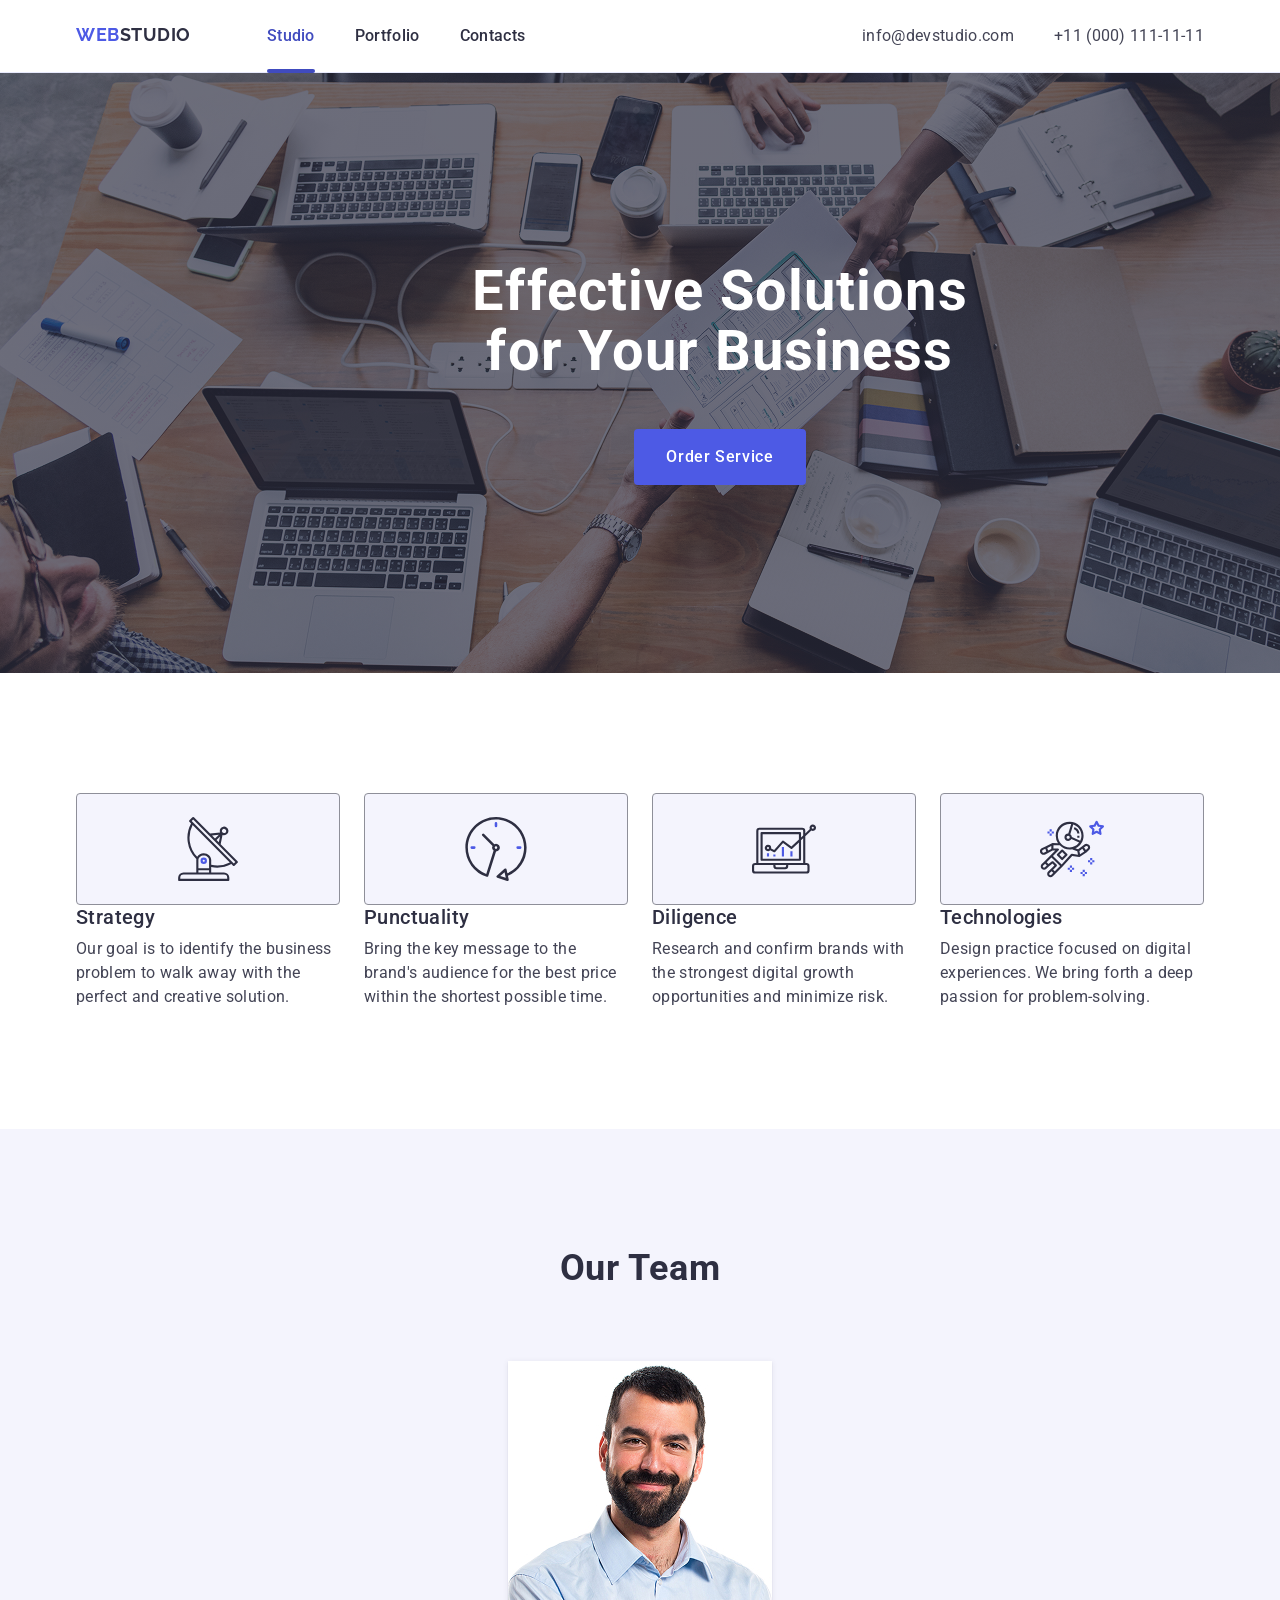
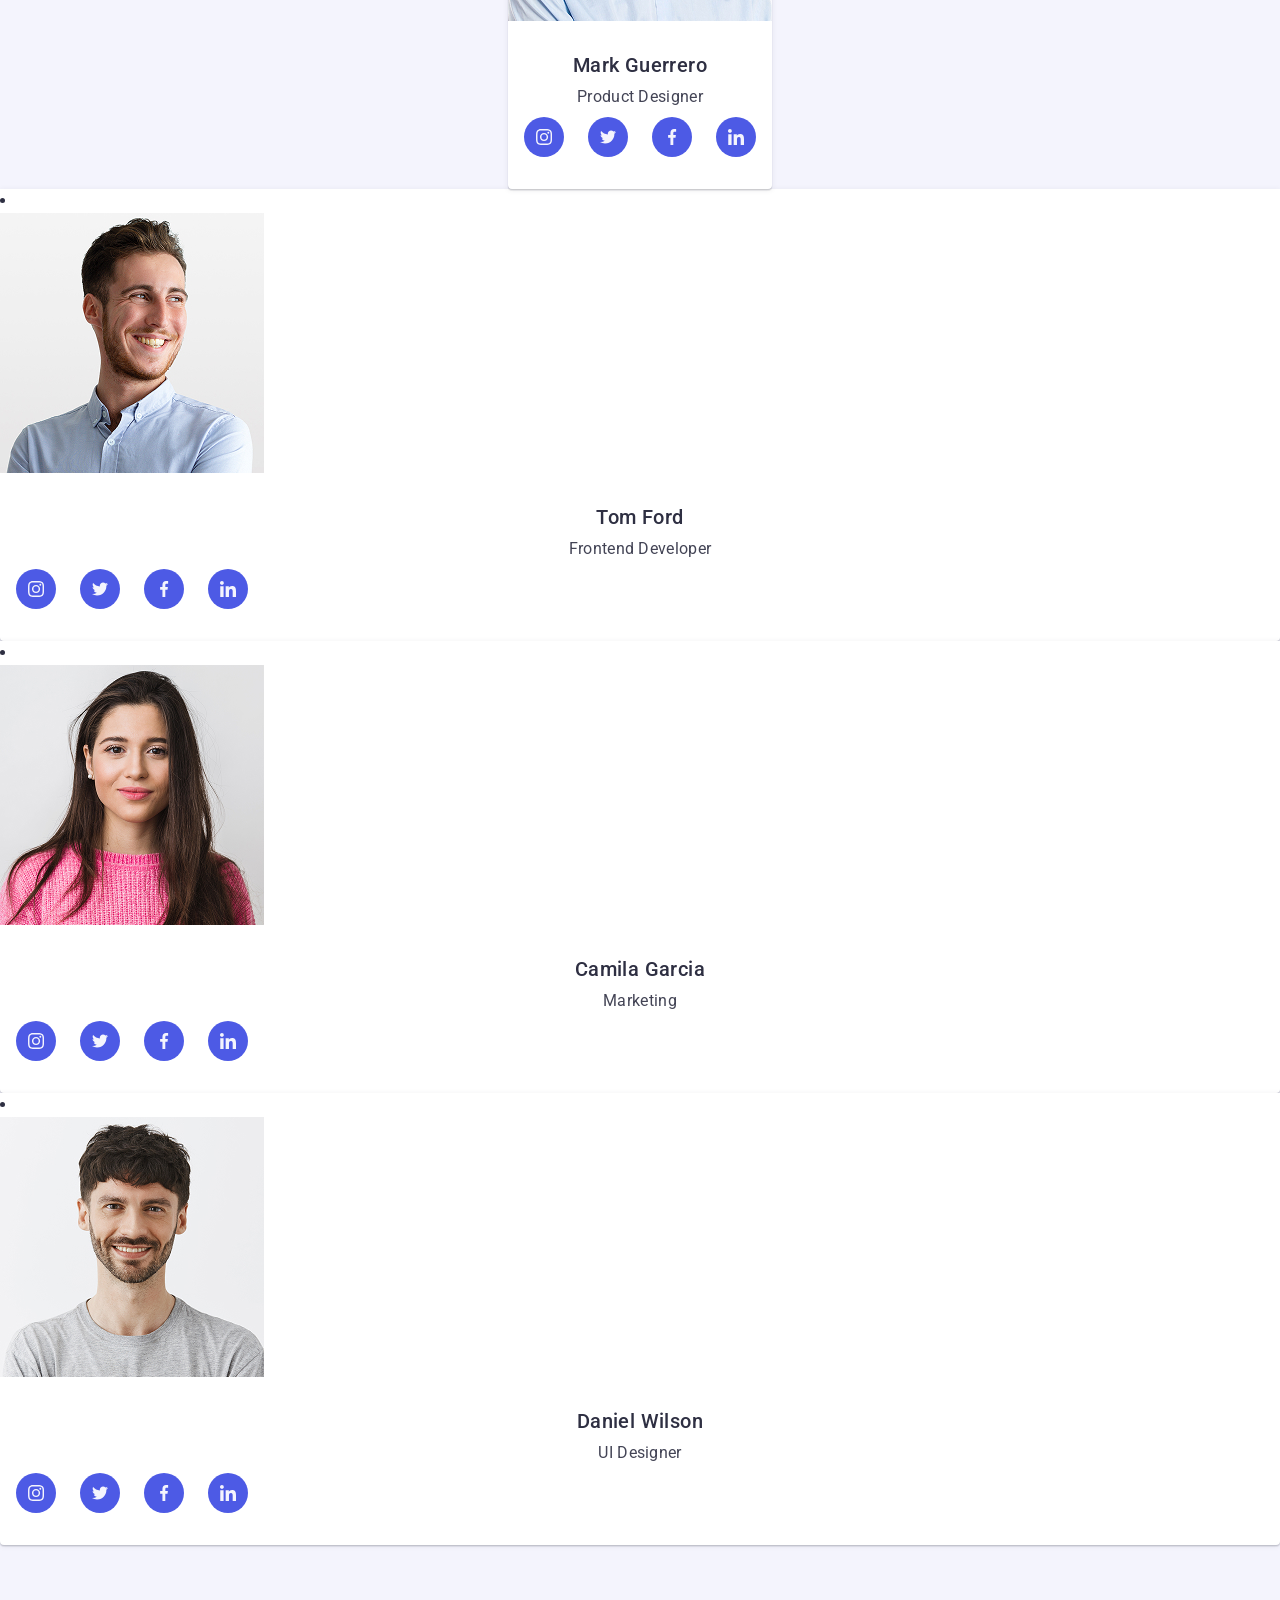
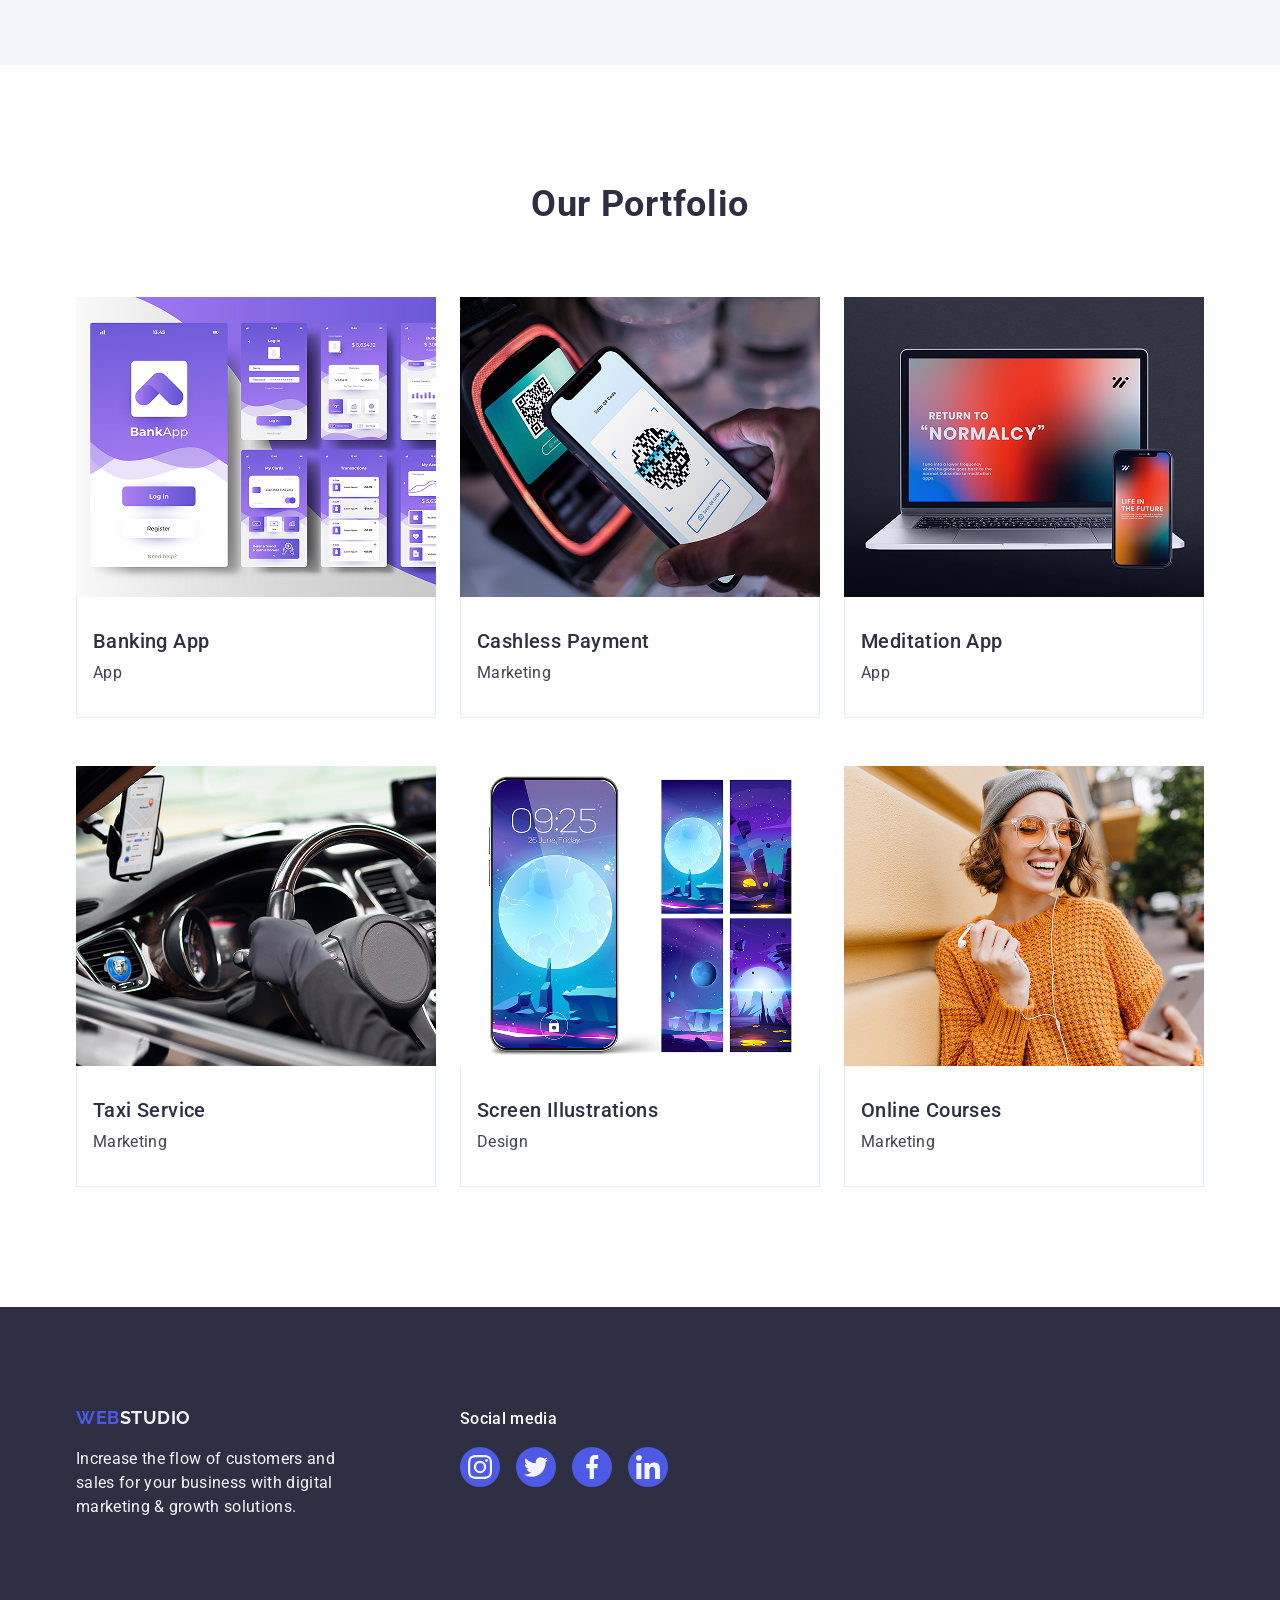
==== commit dea11a73: "file news" ====
--- a/goit-markup-hw-04/index.html
+++ b/goit-markup-hw-04/index.html
@@ -24,7 +24,7 @@
     <header class="header">
       <div class="header-container container">
         <nav class="navigate">
-          <a href="./index.html" class="logo header-container-link"><span class="log-web">Web</span>Studio</a>
+          <a href="./index.html" class="logo header-container-link"><span class="logo-web">Web</span>Studio</a>
 
           <ul class="nav-ul">
             <li><a href="./index.html" class="nav-link header-container-link current">Studio</a></li>
@@ -60,6 +60,12 @@
           <h2 class="visually-hidden">Our Features</h2>
           <ul class="our-features-container-ul">
             <li class="our-features-container-ul-li">
+
+              <div class="our-features-icon-div">
+                <svg class="our-features-icon" width="64" height="64">
+                  <use href="./images/icons.svg#antenna"></use>
+                </svg>
+              </div>
               <h3 class="our-features-h3">Strategy</h3>
               <p class="our-features-p">
                 Our goal is to identify the business problem to walk away with
@@ -67,20 +73,37 @@
               </p>
             </li>
             <li class="our-features-container-ul-li">
+              <div class="our-features-icon-div">
+                <svg class="our-features-icon" width="64" height="64">
+                  <use href="./images/icons.svg#clock"></use>
+                </svg>
+              </div>
               <h3 class="our-features-h3">Punctuality</h3>
               <p class="our-features-p">
                 Bring the key message to the brand's audience for the best price
                 within the shortest possible time.
               </p>
             </li>
+            
             <li class="our-features-container-ul-li">
+              <div class="our-features-icon-div">
+                <svg class="our-features-icon" width="64" height="64">
+                  <use href="./images/icons.svg#diagram"></use>
+                </svg>
+              </div>
               <h3 class="our-features-h3">Diligence</h3>
               <p class="our-features-p">
                 Research and confirm brands with the strongest digital growth
                 opportunities and minimize risk.
               </p>
             </li>
+            
             <li class="our-features-container-ul-li">
+              <div class="our-features-icon-div">
+                <svg class="our-features-icon" width="64" height="64">
+                  <use href="./images/icons.svg#astronaut"></use>
+                </svg>
+              </div>
               <h3 class="our-features-h3">Technologies</h3>
               <p class="our-features-p">
                 Design practice focused on digital experiences. We bring forth a
@@ -102,18 +125,114 @@
               <div class="card-content">
                 <h3 class="our-team-h3">Mark Guerrero</h3>
                 <p class="our-team-p">Product Designer</p>
+                <ul class="linked-icons-ul">
+                  <li class="our-team-icons-li">
+                    <a
+                      href="https://www.instagram.com/"
+                      class="linked-icon-bg"
+                      target="_blank"
+                    >
+                      <svg class="linked-icon-svg" width="16" height="16">
+                        <use href="./images/icons.svg#instagram"></use>
+                      </svg>
+                    </a>
+                  </li>
+                  <li class="our-team-icons-li">
+                    <a
+                      href="https://twitter.com/"
+                      class="linked-icon-bg"
+                      target="_blank"
+                    >
+                      <svg class="linked-icon-svg" width="16" height="16">
+                        <use href="./images/icons.svg#twitter"></use>
+                      </svg>
+                    </a>
+                  </li>
+                  <li class="our-team-icons-li">
+                    <a
+                      href="https://www.facebook.com/"
+                      class="linked-icon-bg"
+                      target="_blank"
+                    >
+                      <svg class="linked-icon-svg" width="16" height="16">
+                        <use href="./images/icons.svg#facebook"></use>
+                      </svg>
+                    </a>
+                  </li>
+                  <li class="our-team-icons-li">
+                    <a
+                      href="https://www.linkedin.com/"
+                      class="linked-icon-bg"
+                      target="_blank"
+                    >
+                      <svg class="linked-icon-svg" width="16" height="16">
+                        <use href="./images/icons.svg#linkedin"></use>
+                      </svg>
+                    </a>
+                  </li>
+                </ul>
+              </div>
+            </li>
               </div>
             </li>
             <li class="our-team-li">
               <img class="our-team-li-img"
                 src="./images/img-2.jpg"
-                alt="Tom Ford photo"
-                
-              />
+                alt="Tom Ford photo"/>
+
               <div class="card-content">
                 <h3 class="our-team-h3">Tom Ford</h3>
                 <p class="our-team-p">Frontend Developer</p>
-              </div>
+                <ul class="linked-icons-ul">
+                  <li class="our-team-icons-li">
+                    <a
+                      href="https://www.instagram.com/"
+                      class="linked-icon-bg"
+                      target="_blank"
+                    >
+                      <svg class="linked-icon-svg" width="16" height="16">
+                        <use href="./images/icons.svg#instagram"></use>
+                      </svg>
+                    </a>
+                  </li>
+                  <li class="our-team-icons-li">
+                    <a
+                      href="https://twitter.com/"
+                      class="linked-icon-bg"
+                      target="_blank"
+                    >
+                      <svg class="linked-icon-svg" width="16" height="16">
+                        <use href="./images/icons.svg#twitter"></use>
+                      </svg>
+                    </a>
+                  </li>
+                  <li class="our-team-icons-li">
+                    <a
+                      href="https://www.facebook.com/"
+                      class="linked-icon-bg"
+                      target="_blank"
+                    >
+                      <svg class="linked-icon-svg" width="16" height="16">
+                        <use href="./images/icons.svg#facebook"></use>
+                      </svg>
+                    </a>
+                  </li>
+                  <li class="our-team-icons-li">
+                    <a
+                      href="https://www.linkedin.com/"
+                      class="linked-icon-bg"
+                      target="_blank"
+                    >
+                      <svg class="linked-icon-svg" width="16" height="16">
+                        <use href="./images/icons.svg#linkedin"></use>
+                      </svg>
+                    </a>
+                  </li>
+                </ul>
+              </div>
+            </li> 
+            </li>
+            
             </li>
             <li class="our-team-li">
               <img class="our-team-li-img"
@@ -124,6 +243,55 @@
               <div class="card-content">
                 <h3 class="our-team-h3">Camila Garcia</h3>
                 <p class="our-team-p">Marketing</p>
+                <ul class="linked-icons-ul">
+                  <li class="our-team-icons-li">
+                    <a
+                      href="https://www.instagram.com/"
+                      class="linked-icon-bg"
+                      target="_blank"
+                    >
+                      <svg class="linked-icon-svg" width="16" height="16">
+                        <use href="./images/icons.svg#instagram"></use>
+                      </svg>
+                    </a>
+                  </li>
+                  <li class="our-team-icons-li">
+                    <a
+                      href="https://twitter.com/"
+                      class="linked-icon-bg"
+                      target="_blank"
+                    >
+                      <svg class="linked-icon-svg" width="16" height="16">
+                        <use href="./images/icons.svg#twitter"></use>
+                      </svg>
+                    </a>
+                  </li>
+                  <li class="our-team-icons-li">
+                    <a
+                      href="https://www.facebook.com/"
+                      class="linked-icon-bg"
+                      target="_blank"
+                    >
+                      <svg class="linked-icon-svg" width="16" height="16">
+                        <use href="./images/icons.svg#facebook"></use>
+                      </svg>
+                    </a>
+                  </li>
+                  <li class="our-team-icons-li">
+                    <a
+                      href="https://www.linkedin.com/"
+                      class="linked-icon-bg"
+                      target="_blank"
+                    >
+                      <svg class="linked-icon-svg" width="16" height="16">
+                        <use href="./images/icons.svg#linkedin"></use>
+                      </svg>
+                    </a>
+                  </li>
+                </ul>
+              </div>
+            </li>
+          
               </div>
             </li>
             <li class="our-team-li">
@@ -134,88 +302,229 @@
               <div class="card-content">
                 <h3 class="our-team-h3">Daniel Wilson</h3>
                 <p class="our-team-p">UI Designer</p>
+                <ul class="linked-icons-ul">
+                  <li class="our-team-icons-li">
+                    <a
+                      href="https://www.instagram.com/"
+                      class="linked-icon-bg"
+                      target="_blank"
+                    >
+                      <svg class="linked-icon-svg" width="16" height="16">
+                        <use href="./images/icons.svg#instagram"></use>
+                      </svg>
+                    </a>
+                  </li>
+                  <li class="our-team-icons-li">
+                    <a
+                      href="https://twitter.com/"
+                      class="linked-icon-bg"
+                      target="_blank"
+                    >
+                      <svg class="linked-icon-svg" width="16" height="16">
+                        <use href="./images/icons.svg#twitter"></use>
+                      </svg>
+                    </a>
+                  </li>
+                  <li class="our-team-icons-li">
+                    <a
+                      href="https://www.facebook.com/"
+                      class="linked-icon-bg"
+                      target="_blank"
+                    >
+                      <svg class="linked-icon-svg" width="16" height="16">
+                        <use href="./images/icons.svg#facebook"></use>
+                      </svg>
+                    </a>
+                  </li>
+                  <li class="our-team-icons-li">
+                    <a
+                      href="https://www.linkedin.com/"
+                      class="linked-icon-bg"
+                      target="_blank"
+                    >
+                      <svg class="linked-icon-svg" width="16" height="16">
+                        <use href="./images/icons.svg#linkedin"></use>
+                      </svg>
+                    </a>
+                  </li>
+                </ul>
+
               </div>
             </li>
           </ul>
         </div>
       </section>
-      <section class="our-portfolio section">
+     <section class="our-portfolio section">
         <div class="container">
           <h2 class="our-portfolio-h2">Our Portfolio</h2>
           <ul class="our-portfolio-container-ul">
             <li class="our-portfolio-container-ul-li">
-              <img
-                src="./images/pf-1.jpg"
-                alt="Banking App"
-              />
-              <div class="our-portfolio-card">
-                <h3 class="our-portfolio-h3">Banking App</h3>
-                <p class="our-portfolio-p">App</p>
+              <div class="our-portfolio-container-li-div">
+                <div class="our-portfolio-container-img-div">
+                  <img src="./images/pf-1.jpg" alt="Banking App" />
+                  <p class="our-portfolio-img-div-p">
+                    14 Stylish and User-Friendly App Design Concepts · Task
+                    Manager App · Calorie Tracker App · Exotic Fruit Ecommerce
+                    App · Cloud Storage App
+                  </p>
+                </div>
+                <div class="our-portfolio-card">
+                  <h3 class="our-portfolio-h3">Banking App</h3>
+                  <p class="our-portfolio-p">App</p>
+                </div>
               </div>
             </li>
             <li class="our-portfolio-container-ul-li">
-              <img
-                src="./images/pf-2.jpg"
-                alt="Cashless Payment"
-              />
-              <div class="our-portfolio-card">
-                <h3 class="our-portfolio-h3">Cashless Payment</h3>
-                <p class="our-portfolio-p">Marketing</p>
+              <div class="our-portfolio-container-li-div">
+                <div class="our-portfolio-container-img-div">
+                  <img src="./images/pf-2.jpg" alt="Cashless Payment" />
+                  <p class="our-portfolio-img-div-p">
+                    14 Stylish and User-Friendly App Design Concepts · Task
+                    Manager App · Calorie Tracker App · Exotic Fruit Ecommerce
+                    App · Cloud Storage App
+                  </p>
+                </div>
+
+                <div class="our-portfolio-card">
+                  <h3 class="our-portfolio-h3">Cashless Payment</h3>
+                  <p class="our-portfolio-p">Marketing</p>
+                </div>
               </div>
             </li>
             <li class="our-portfolio-container-ul-li">
-              <img
-                src="./images/pf-3.jpg"
-                alt="Meditation App"
-              />
-              <div class="our-portfolio-card">
-                <h3 class="our-portfolio-h3">Meditation App</h3>
-                <p class="our-portfolio-p">App</p>
+              <div class="our-portfolio-container-li-div">
+                <div class="our-portfolio-container-img-div">
+                  <img src="./images/pf-3.jpg" alt="Meditation App" />
+                  <p class="our-portfolio-img-div-p">
+                    14 Stylish and User-Friendly App Design Concepts · Task
+                    Manager App · Calorie Tracker App · Exotic Fruit Ecommerce
+                    App · Cloud Storage App
+                  </p>
+                </div>
+
+                <div class="our-portfolio-card">
+                  <h3 class="our-portfolio-h3">Meditation App</h3>
+                  <p class="our-portfolio-p">App</p>
+                </div>
               </div>
             </li>
             <li class="our-portfolio-container-ul-li">
-              <img
-                src="./images/pf-4.jpg"
-                alt="Taxi Service"
-              />
-              <div class="our-portfolio-card">
-                <h3 class="our-portfolio-h3">Taxi Service</h3>
-                <p class="our-portfolio-p">Marketing</p>
+              <div class="our-portfolio-container-li-div">
+                <div class="our-portfolio-container-img-div">
+                  <img src="./images/pf-4.jpg" alt="Taxi Service" />
+                  <p class="our-portfolio-img-div-p">
+                    14 Stylish and User-Friendly App Design Concepts · Task
+                    Manager App · Calorie Tracker App · Exotic Fruit Ecommerce
+                    App · Cloud Storage App
+                  </p>
+                </div>
+
+                <div class="our-portfolio-card">
+                  <h3 class="our-portfolio-h3">Taxi Service</h3>
+                  <p class="our-portfolio-p">Marketing</p>
+                </div>
               </div>
             </li>
             <li class="our-portfolio-container-ul-li">
-              <img
-                src="./images/pf-5.jpg"
-                alt="Screen Illustrations"
-              />
-              <div class="our-portfolio-card">
-                <h3 class="our-portfolio-h3">Screen Illustrations</h3>
-                <p class="our-portfolio-p">Design</p>
+              <div class="our-portfolio-container-li-div">
+                <div class="our-portfolio-container-img-div">
+                  <img
+                    src="./images/pf-5.jpg"
+                    alt="Screen Illustrations"/>
+                  <p class="our-portfolio-img-div-p">
+                    14 Stylish and User-Friendly App Design Concepts · Task
+                    Manager App · Calorie Tracker App · Exotic Fruit Ecommerce
+                    App · Cloud Storage App
+                  </p>
+                </div>
+
+                <div class="our-portfolio-card">
+                  <h3 class="our-portfolio-h3">Screen Illustrations</h3>
+                  <p class="our-portfolio-p">Design</p>
+                </div>
               </div>
             </li>
             <li class="our-portfolio-container-ul-li">
-              <img
-                src="./images/pf-6.jpg"
-                alt="Online Courses"
-              />
-              <div class="our-portfolio-card">
-                <h3 class="our-portfolio-h3">Online Courses</h3>
-                <p class="our-portfolio-p">Marketing</p>
+              <div class="our-portfolio-container-li-div">
+                <div class="our-portfolio-container-img-div">
+                  <img src="./images/pf-6.jpg" alt="Online Courses" />
+                  <p class="our-portfolio-img-div-p">
+                    14 Stylish and User-Friendly App Design Concepts · Task
+                    Manager App · Calorie Tracker App · Exotic Fruit Ecommerce
+                    App · Cloud Storage App
+                  </p>
+                </div>
+
+                <div class="our-portfolio-card">
+                  <h3 class="our-portfolio-h3">Online Courses</h3>
+                  <p class="our-portfolio-p">Marketing</p>
+                </div>
               </div>
             </li>
           </ul>
         </div>
       </section>
     </main>
-    <footer class="footer">
-      <div class="container">
+     <footer class="footer">
+      <div class="container container-footer">
         <div class="container-footer-text">
-          <a class="footer-a logo" href="./index.html"><span class="log-web">Web</span>Studio</a>
+          <a class="footer-logo" href="./index.html"
+            ><span class="logo-web">Web</span>Studio</a
+          >
           <p class="footer-p">
             Increase the flow of customers and sales for your business with
             digital marketing & growth solutions.
           </p>
         </div>
+        <div class="container-footer-social-div">
+          <p class="footer-social-p">Social media</p>
+          <ul class="linked-icons-ul footer-linked-icons-ul">
+            <li class="linked-icons-li">
+              <a
+                href="https://www.instagram.com/"
+                class="linked-icon-bg footer-icon-bg"
+                target="_blank"
+              >
+                <svg class="linked-icon-svg" width="24" height="24">
+                  <use href="./images/icons.svg#instagram"></use>
+                </svg>
+              </a>
+            </li>
+            <li class="linked-icons-li">
+              <a
+             href="https://twitter.com/"
+                class="linked-icon-bg footer-icon-bg"
+                target="_blank"
+              >
+                <svg class="linked-icon-svg" width="24" height="24">
+                  <use href="./images/icons.svg#twitter"></use>
+                </svg>
+              </a>
+            </li>
+            <li class="linked-icons-li">
+              <a
+                href="https://www.facebook.com/"
+                class="linked-icon-bg footer-icon-bg"
+                target="_blank"
+              >
+                <svg class="linked-icon-svg" width="24" height="24">
+                  <use href="./images/icons.svg#facebook"></use>
+                </svg>
+              </a>
+            </li>
+            <li class="linked-icons-li">
+              <a
+                href="https://www.linkedin.com/"
+                class="linked-icon-bg footer-icon-bg"
+                target="_blank"
+              >
+                <svg class="linked-icon-svg" width="24" height="24">
+                  <use href="./images/icons.svg#linkedin"></use>
+                </svg>
+              </a>
+            </li>
+          </ul>
+        </div>
       </div>
     </footer>
   </body>
--- a/goit-markup-hw-04/css/styles.css
+++ b/goit-markup-hw-04/css/styles.css
@@ -69,10 +69,55 @@
     padding-block: 24px;
 }
 
-
-
-
-.log-web {
+.our-features-icon-div {
+    border: 1px solid #8e8f99;
+    border-radius: 4px;
+    height: 112px;
+    background: #F4F4FD;
+    display: flex;
+    justify-content: center;
+    align-items: center;
+}
+
+
+  .our-team-icons-div {
+    display: flex;
+    gap: 24px;
+    margin-top: 16px;
+
+  }
+
+.linked-icons-ul {
+    display: flex;
+    gap: 24px;
+    margin-top: 8px;
+}
+
+.linked-icon-bg {
+    width: 40px;
+    height: 40px;
+    background-color: #4d5ae5;
+    border-radius: 50%;
+    display: flex;
+    justify-content: center;
+    align-items: center;
+    transition: background-color 250ms cubic-bezier(0.4, 0, 0.2, 1);
+}
+
+.linked-icon-svg {
+    fill: #f4f4fd;
+}
+
+.linked-icon-bg:hover, .linked-icon-bg:focus {
+    background-color: #404bbf;
+}
+
+.footer-icon-bg:hover, .footer-icon-bg:focus {
+    background-color: #31d0aa;
+}  
+
+
+.logo-web {
     color: #4D5AE5;
 }
 
@@ -160,7 +205,7 @@
 .hero-image {
  /*   background-color: #2E2F42; */
     padding-block: 188px;
-    background-image: url("/images/hero-img.jpg");
+    background-image: linear-gradient(to bottom, rgba(46, 47, 66, 0.7), rgba(46, 47, 66, 0.7)), url(/goit-markup-hw-04/images/hero-img.jpg);
     background-size: cover;
     position: relative;
     width: 1440px;
@@ -269,7 +314,7 @@
     gap: 24px;
     margin-top: 72px;
 }
-
+/* ntcn */
 .our-team-h2 {
     font-size: 36px;
     line-height: 1.11;
@@ -352,11 +397,82 @@
     border-right: 1px solid #E7E9FC;
 }
 
+
+.our-portfolio-container-img-div {
+    position: relative;
+    overflow: hidden;
+}
+
+.our-portfolio-img-div-p {
+    font-family: "Roboto", sans-serif;
+    font-weight: 400;
+    font-size: 16px;
+    line-height: 150%;
+    letter-spacing: 0.02em;
+    color: #f4f4fd;
+    position: absolute;
+    top: 0;
+    left: 0;
+    width: 100%;
+    height: 100%;
+    background-color: #4d5ae5;
+    transform: translateY(100%);
+    padding: 40px 32px;
+    transition: transform 250ms cubic-bezier(0.4, 0, 0.2, 1);
+}
+
+.our-portfolio-container-li-div:hover .our-portfolio-img-div-p, .our-portfolio-container-li-div:focus .our-portfolio-img-div-p {
+    transform: translateY(0);
+}
+
+
+.container-footer {
+    display: flex;
+    align-items: baseline;
+    gap: 120px;
+}
+
 .container-footer-text {
+    display: inline-block;
     max-width: 264px;
 }
 
-.footer-a {
+.container-footer-social-div {
+    display: inline-block;
+    max-width: 208px;
+}
+
+.footer-social-p {
+    font-family: "Roboto", sans-serif;
+    font-weight: 500;
+    font-size: 16px;
+    line-height: 150%;
+    letter-spacing: 0.02em;
+    color: #fff;
+}
+
+.footer-icons-div {
+    display: flex;
+    gap: 16px;
+    margin-top: 16px;
+}
+
+.footer-linked-icons-ul {
+    margin-top: 16px;
+    gap: 16px;
+}
+
+.footer-icon-bg:hover, .footer-icon-bg:focus {
+    background-color: #31d0aa;
+}
+
+.footer-logo {
+    font-family: "Raleway", sans-serif;
+    text-transform: uppercase;
+    font-weight: 700;
+    font-size: 18px;
+    line-height: 1.1666;
+    letter-spacing: 0.03em;
     color: #F4F4FD;
 }
 
